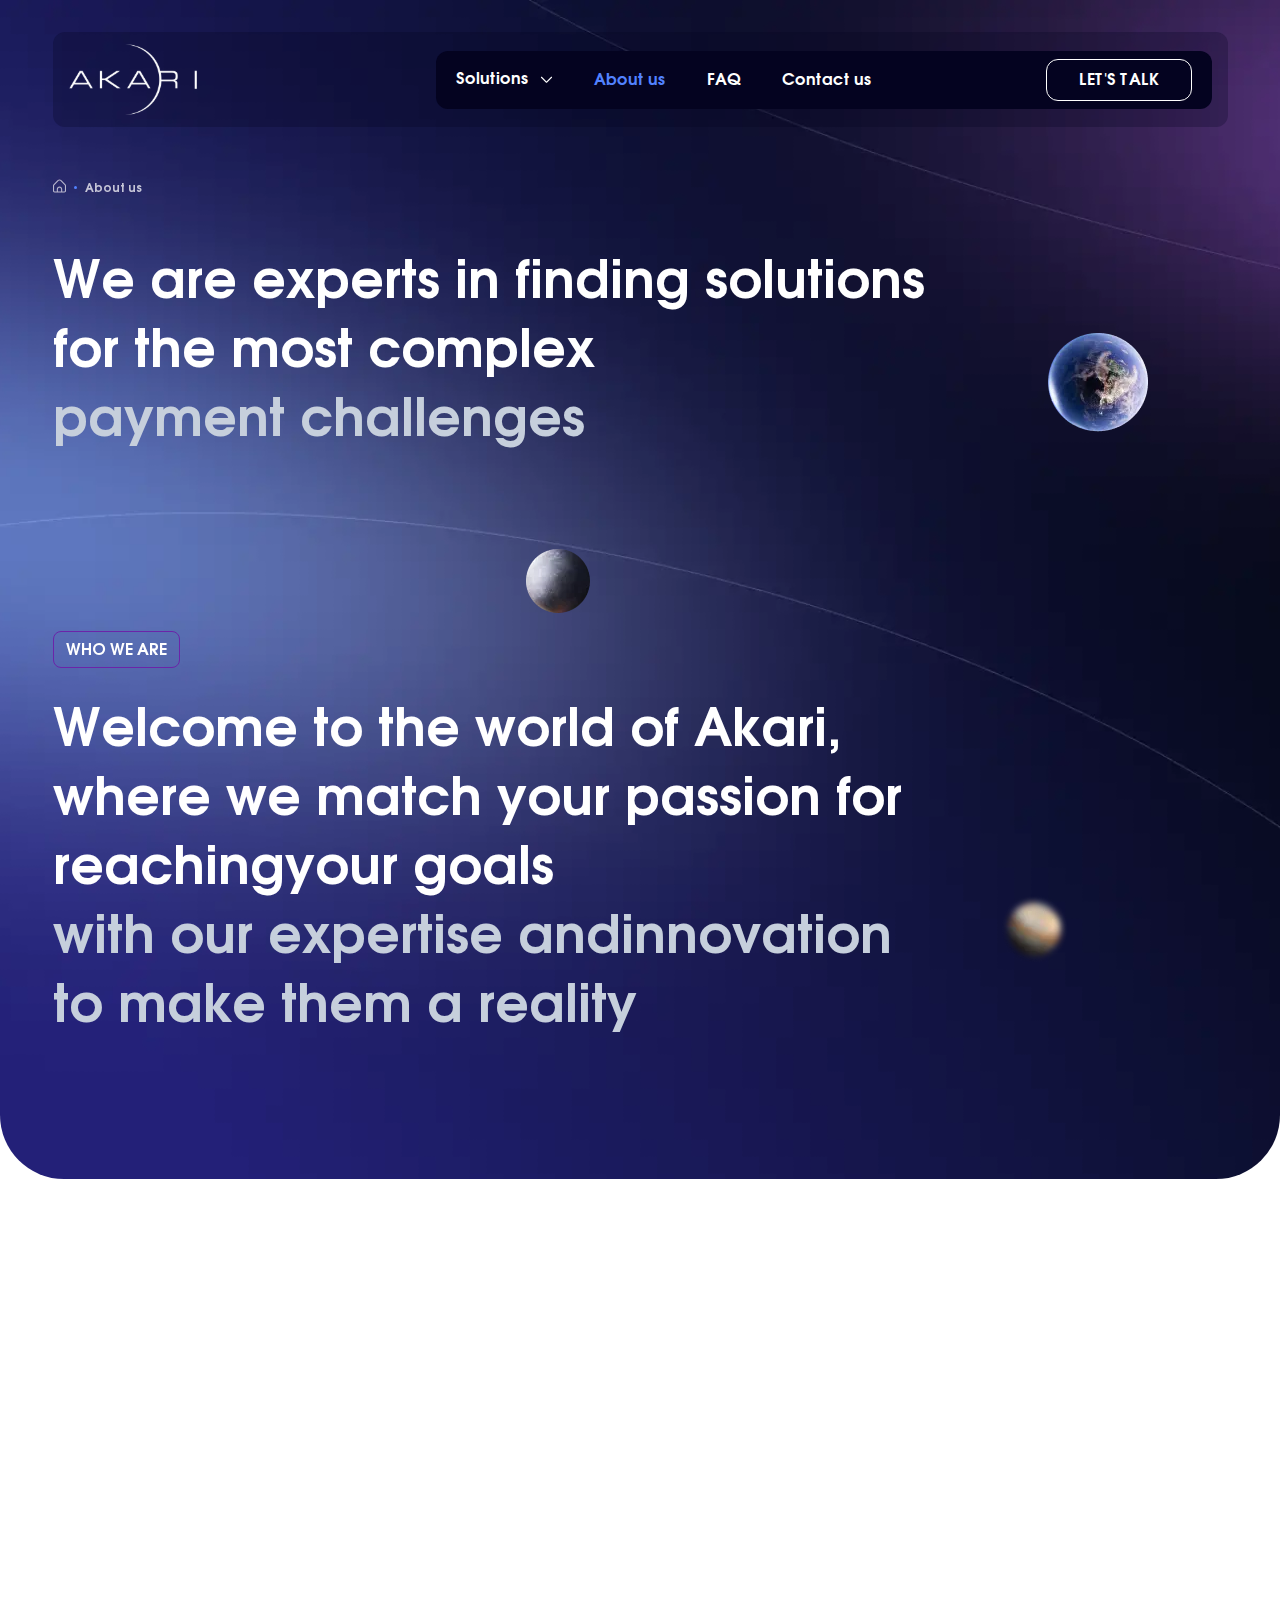
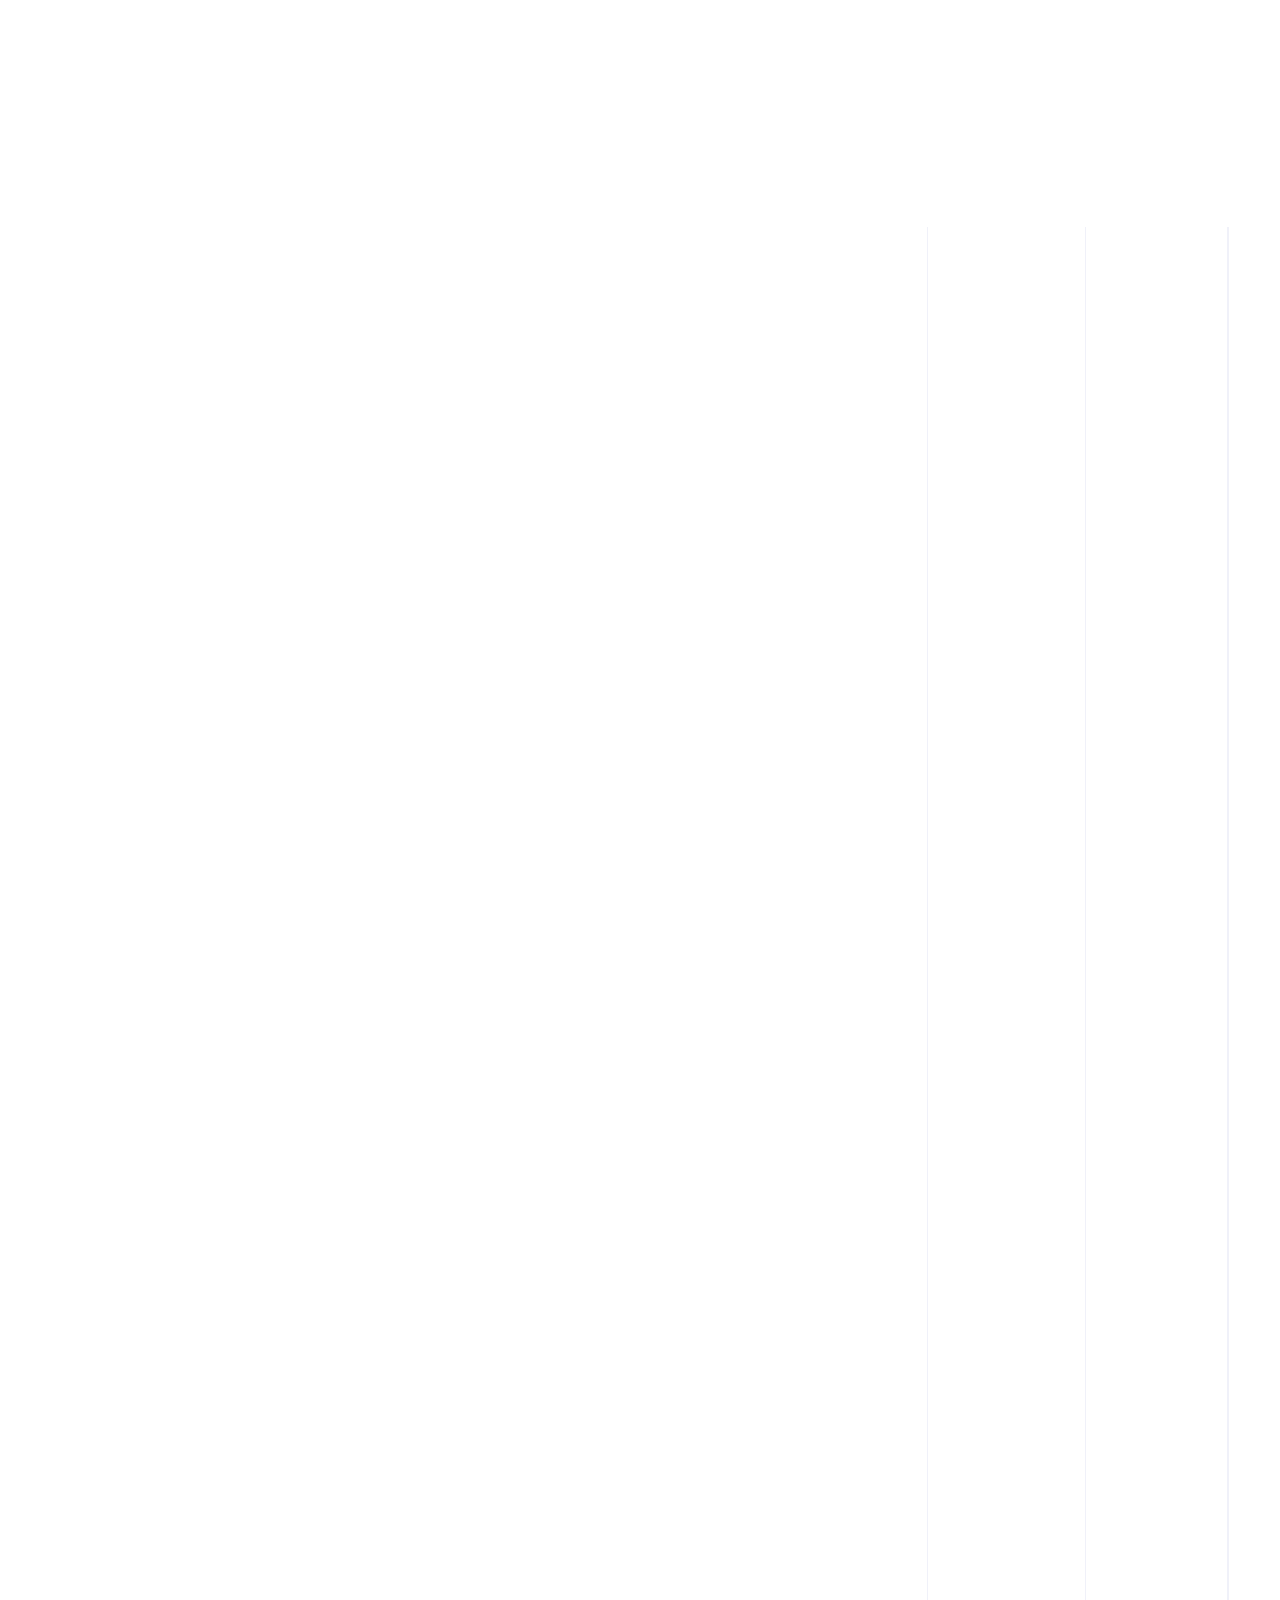
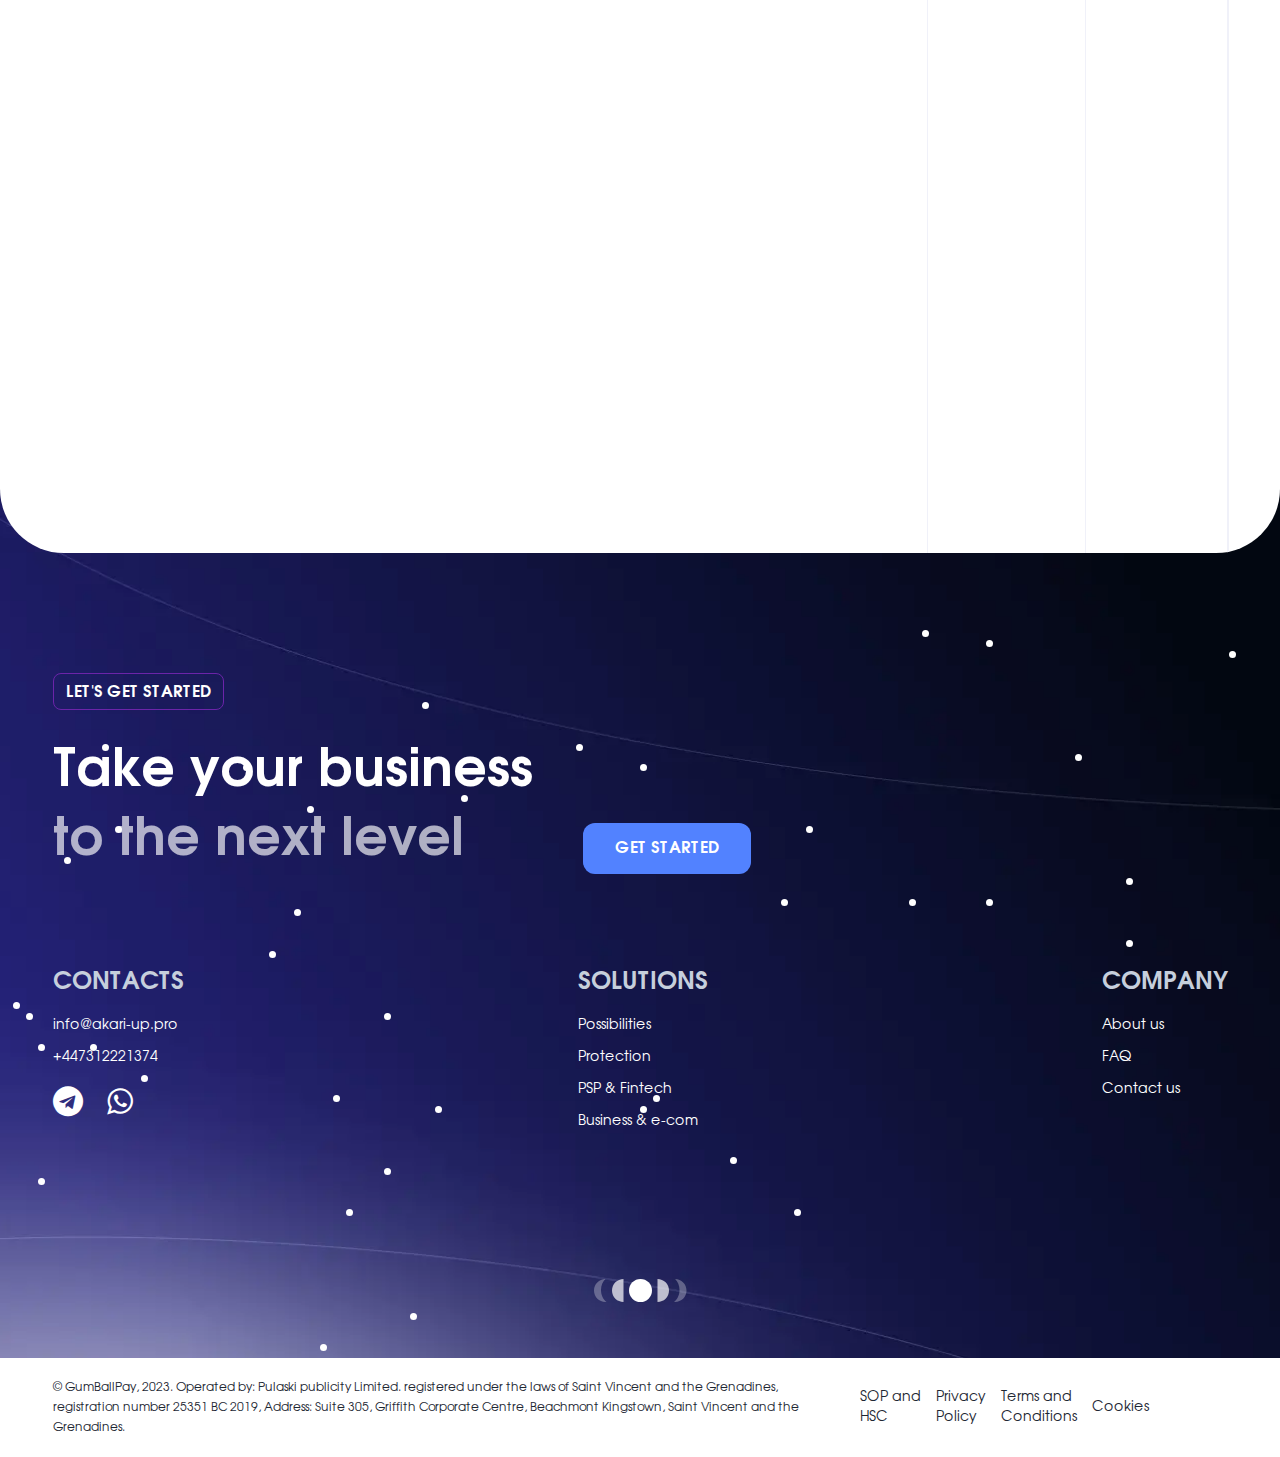
==== about.html @ 5a96e605 "Add files via upload" ====
<!DOCTYPE html>
<html lang="en">

<head>
	<title>Akari</title>
	<meta charset="UTF-8">
	<meta name="format-detection" content="telephone=no">
	<link rel="icon" href="favicon.ico">
	<link rel="stylesheet" href="css/style.min.css?_v=20240525184123">
	<!-- font-awesome fa fa -->
	<link rel="stylesheet" href="https://cdnjs.cloudflare.com/ajax/libs/font-awesome/4.7.0/css/font-awesome.min.css?_v=20230515083838">
	<meta name="viewport" content="width=device-width, initial-scale=1.0">
</head>

<body>
	<div class="wrapper">
		<header class="header">
			<div class="header__container">
				<div class="header__frame">
					<a href="home.html" class="header__logo logo -ibg"><img src="img/logo.svg" alt="logo"></a>

					<nav class="header__menu menu">
						<ul class="menu__list">

						</ul>
						<a href="#" class="header__link"></a>
					</nav>

					<div class="burger-body">
						<div class="burger-body__container">
							<div class="burger-body__head">
								<button type="button" class="burger-body__button burger-button">MENU</button>
								<button type="button" class="burger__icon burger-button"><span></span></button>
							</div>
							<nav class="burger-body__menu menu">
								<ul class="menu__list">

								</ul>
							</nav>
							<div class="burger-body__bottom">
								<a href="#" class="header__link"></a>
								<div class="burger-body__contacts burger-body-contacts">
									<div class="burger-body-contacts__info">
										<a href="" class="burger-body-contacts__info-link number"></a>
										<a href="" class="burger-body-contacts__info-link email"></a>
									</div>
									<div class="burger-body-contacts__icons">
										<a href="" class="burger-body-contacts__icon-link telegram"></a>
										<a href="" class="burger-body-contacts__icon-link whatsapp"></a>
									</div>
								</div>
							</div>
						</div>
					</div>
				</div>
			</div>
		</header>
		<main class="about">
			<section class="about__head">
				<div class="about__container">
					<nav class="about__navigate-site navigate-site">
						<a href="home.html">
							<svg xmlns="http://www.w3.org/2000/svg" width="13" height="14" viewBox="0 0 13 14" fill="none">
								<path d="M12.5239 5.41227L8.41534 1.30319C7.90685 0.796183 7.21807 0.511475 6.50001 0.511475C5.78194 0.511475 5.09317 0.796183 4.58467 1.30319L0.476132 5.41227C0.324695 5.56274 0.204632 5.74177 0.122901 5.93898C0.0411706 6.13619 -0.000601467 6.34767 6.54305e-06 6.56115V11.8787C6.54305e-06 12.3097 0.171211 12.723 0.475958 13.0277C0.780705 13.3325 1.19403 13.5037 1.62501 13.5037H11.375C11.806 13.5037 12.2193 13.3325 12.5241 13.0277C12.8288 12.723 13 12.3097 13 11.8787V6.56115C13.0006 6.34767 12.9588 6.13619 12.8771 5.93898C12.7954 5.74177 12.6753 5.56274 12.5239 5.41227ZM8.12501 12.4204H4.87501V10.2894C4.87501 9.85846 5.04621 9.44514 5.35096 9.14039C5.65571 8.83564 6.06903 8.66444 6.50001 8.66444C6.93098 8.66444 7.34431 8.83564 7.64906 9.14039C7.9538 9.44514 8.12501 9.85846 8.12501 10.2894V12.4204ZM11.9167 11.8787C11.9167 12.0223 11.8596 12.1601 11.758 12.2617C11.6564 12.3633 11.5187 12.4204 11.375 12.4204H9.20834V10.2894C9.20834 9.57114 8.923 8.88227 8.41509 8.37436C7.90718 7.86645 7.2183 7.58111 6.50001 7.58111C5.78171 7.58111 5.09284 7.86645 4.58493 8.37436C4.07702 8.88227 3.79167 9.57114 3.79167 10.2894V12.4204H1.62501C1.48135 12.4204 1.34357 12.3633 1.24199 12.2617C1.14041 12.1601 1.08334 12.0223 1.08334 11.8787V6.56115C1.08384 6.41759 1.14086 6.28001 1.24205 6.17819L5.35059 2.07073C5.65593 1.76682 6.0692 1.5962 6.50001 1.5962C6.93081 1.5962 7.34409 1.76682 7.64942 2.07073L11.758 6.17981C11.8588 6.28124 11.9157 6.41816 11.9167 6.56115V11.8787Z" fill="#BAB8CE"></path>
							</svg>
						</a>
						<p class="navigate-site__text">About us</p>
					</nav>
					<h2 class="about__title title">We are experts in finding solutions for the most complex
						<br><span>payment challenges</span>
					</h2>
					<p class="pay-methode__label label">WHO WE ARE</p>
					<h2 class="about__title about__title_2 title">Welcome to the world of Akari, where we match your passion for reachingyour goals
						<br><span>with our expertise andinnovation to make them a reality</span>
					</h2>
					<div class="about-head__image">
						<div class="about-head__img about-head__img_01">
							<picture><source srcset="img/about/about-us-bg-01.webp" type="image/webp"><img data-prlx-mouse="" data-prlx-cx="11" data-prlx-cу="11" data-prlx-dxr="" style="transform: translate3d(15.0568%, 9.91453%, 0px) rotate(0.02deg);" src="img/about/about-us-bg-01.png"></picture>
						</div>
						<div class="about-head__img about-head__img_02">
							<picture><source srcset="img/about/about-us-bg-02.webp" type="image/webp"><img data-prlx-mouse="" data-prlx-cx="10" data-prlx-cу="10" style="transform: translate3d(-16.5625%, 9.91453%, 0px) rotate(0.02deg);" src="img/about/about-us-bg-02.png"></picture>
						</div>
						<div class="about-head__img about-head__img_03">
							<picture><source srcset="img/about/about-us-bg-03.webp" type="image/webp"><img data-prlx-mouse="" data-prlx-cx="15" data-prlx-cу="15" style="transform: translate3d(-11.0417%, 9.91453%, 0px) rotate(0.02deg);" src="img/about/about-us-bg-03.png"></picture>
						</div>
					</div>

				</div>
			</section>
			<section class="history">
				<div class="history__container">
					<div class="history__body">
						<p data-watch class="history__text">Akari was founded in 2019 with a core focus on providing a payment gateway solution to support online businesses. Since then, our activities have spread across six continents.</p>
						<p data-watch class="history__text">We are an international company offering a complete set of financial solutions for private individuals and corporate clients. We pride ourselves on perpetual excellence in our services and adhere to the highest standards of international banking and legal practice.</p>
					</div>
				</div>
			</section>
			<section data-watch-margin="-20%" data-watch data-watch-once class="core-values">
				<div class="island"></div>
				<div class="core-values__container">
					<div data-watch class="core-values__column core-values__content">
						<h2 class="core-values__title title">Our Core Values</h2>
						<p class="core-values__text">Our values are not just words. They are actions that we implement in our daily activities. This is why businesses trust us with their payments. That is also what sets us apart from the competition. Integrity We always do the rightthing right Transparency It’s the basis for trust betweenus and our partners</p>
					</div>
					<div class="core-values__column card-items">
						<div class="card-items__column">
							<div data-watch-margin="-20%" data-watch class="card-item">
								<div class="card-item__image">
									<img src="img/choose/cards-icon-01.svg" alt="">
								</div>
								<div class="card-item__title">Worldwide Processing</div>
								<p class="card-item__text">Our payment processing solution supports 180 countries around the world with local acquiring and optimized acceptance rates.</p>
							</div>
							<div data-watch-margin="-20%" data-watch class="card-item">
								<div class="card-item__image">
									<img src="img/choose/cards-icon-03.svg" alt="">
								</div>
								<div class="card-item__title">Smart Routing</div>
								<p class="card-item__text">Developing the most efficient transaction route to increase approval rates</p>
							</div>
							<div data-watch-margin="-20%" data-watch class="card-item">
								<div class="card-item__image">
									<img src="img/choose/cards-icon-05.svg" alt="">
								</div>
								<div class="card-item__title">24/7 Support</div>
								<p class="card-item__text">We make sure our customers can get their issues resolved irrespective of the date or time.</p>
							</div>
						</div>
						<div class="card-items__column">
							<div data-watch-margin="-20%" data-watch class="card-item">
								<div class="card-item__image">
									<img src="img/choose/cards-icon-02.svg" alt="">
								</div>
								<div class="card-item__title">Seamless Integration</div>
								<p class="card-item__text">Our API integration is simple and takes 48 hours to complete.</p>
							</div>
							<div data-watch-margin="-20%" data-watch class="card-item">
								<div class="card-item__image">
									<img src="img/choose/cards-icon-04.svg" alt="">
								</div>
								<div class="card-item__title">Seamless Integration</div>
								<p class="card-item__text">Our API integration is simple and takes 48 hours to complete.</p>
							</div>
						</div>

					</div>
					<div class="stars"></div>
				</div>
				<div class="core-values__ellips-bg-values">
					<div class="core-values__ellips-bg-1"></div>
					<div class="core-values__ellips-bg-2"></div>
				</div>
				<div class="core-values__planets">
					<div class="core-values__planet">
						<picture><source srcset="img/choose/values-planet-bg-01.webp" type="image/webp"><img data-prlx-mouse data-prlx-cx="20" data-prlx-cy="50" src="img/choose/values-planet-bg-01.png" alt="planet"></picture>
					</div>
					<div class="core-values__planet">
						<picture><source srcset="img/choose/values-planet-bg-02.webp" type="image/webp"><img data-prlx-dxr data-prlx-mouse data-prlx-cx="20" data-prlx-cy="50" src="img/choose/values-planet-bg-02.png" alt="planet"></picture>
					</div>
				</div>
			</section>
			<section class="mission about-section">
				<div class="about-section__container">
					<div class="about-section__left">
						<p data-watch class="about-section__label label">Our mission</p>
						<h2 data-watch class="about-section__title title">We focus on bringing innovation and stability
							<br><span>to payment processing</span>
						</h2>
					</div>
					<div class="about-section__right">
						<div class="about-section__content about-section__content_right">
							<div data-watch class="about-section__image">
								<picture><source srcset="img/about/mission-img.webp" type="image/webp"><img src="img/about/mission-img.png" alt="card"></picture>
							</div>
							<div class="about-section__text-block">
								<p data-watch class="about-section__text">We also want to make financial services more accessible on a global scale. We will do everything it takes to make payment processing easy, stable, and accessible to everyone.</p>
								<p data-watch class="about-section__text">We want to help your business grow while doing what we were always good at - seamless payment processing. We are experts in offering stable digital payment solutions that enable sustainable business growth.</p>
							</div>
						</div>
					</div>
					<div class="line-bg line-bg__01"></div>
					<div class="line-bg line-bg__02"></div>
					<div class="line-bg line-bg__03"></div>
				</div>
			</section>
			<section class="vision about-section">
				<div class="about-section__container">
					<div class="about-section__left">
						<div class="about-section__content about-section__content_left">
							<p data-watch class="about-section__label label">Our vision</p>
							<h2 data-watch class="about-section__title title">Our payment infrastructure is used by
								<br><span>businesses worldwide</span>
							</h2>
						</div>
					</div>
					<div class="about-section__right">
						<div class="about-section__content about-section__content_right">
							<div data-watch class="about-section__image">
								<picture><source srcset="img/about/vision-img.webp" type="image/webp"><img src="img/about/vision-img.png" alt="card"></picture>
							</div>
							<div class="about-section__text-block">
								<p data-watch class="about-section__text">As a leading company in the payment processing industry, we are dedicated to promoting continued economic growth, fostering trust, and implementing advanced measures for payment security.</p>
								<p data-watch class="about-section__text">We have a clear understanding of what constitutes success and are committed to achieving it through the development of customer-centric solutions and the cultivation of long-term partnerships.</p>
							</div>
						</div>
					</div>
					<div class="line-bg line-bg__01"></div>
					<div class="line-bg line-bg__02"></div>
					<div class="line-bg line-bg__03"></div>
				</div>
			</section>
		</main>
		<footer class="footer">
			<div class="stars"></div>
			<div class="footer__container">
				<div class="footer__label-block">
					<div class="footer__label label">LET'S GET STARTED</div>
				</div>
				<div class="footer__head">
					<h2 class="footer__title title">Take your business <span class="title__text">to the next level</span></h2>
					<div class="footer__block"><a href="#" class="footer__link link">Get started</a></div>
				</div>
				<div class="footer__body footer-menu">
					<div class="footer-menu__column">
						<h5 class="footer-menu__title">Contacts</h5>
						<a href="" class="footer-menu__link email"></a>
						<a href="" class="footer-menu__link number"></a>
						<div class="footer-menu__icons">
							<a href="" class="footer-menu__link telegram"></a>
							<a href="" class="footer-menu__link whatsapp"></a>
						</div>
					</div>
					<div class="footer-menu__column">
						<h5 class="footer-menu__title">Solutions</h5>
					</div>
					<div class="footer-menu__column">
						<h5 class="footer-menu__title">Company</h5>
					</div>
				</div>
				<div class="footer__icon"><img src="img/footer-icon.svg" alt="Footer"></div>
			</div>
			<div class="footer__copyright footer-copyright">
				<div class="footer-copyright__container">
					<p class="footer-copyright__text">© GumBallPay, 2023. Operated by: Pulaski publicity Limited. registered under the laws of Saint Vincent and the Grenadines, registration number 25351 BC 2019, Address: Suite 305, Griffith Corporate Centre, Beachmont Kingstown, Saint Vincent and the Grenadines.</p>
					<ul class="footer-copyright__list">
						<li class="footer-copyright__item"><a href="" class="footer-copyright__link">SOP and <br> HSC</a></li>
						<li class="footer-copyright__item"><a href="" class="footer-copyright__link">Privacy <br> Policy</a></li>
						<li class="footer-copyright__item"><a href="" class="footer-copyright__link">Terms and <br> Conditions</a></li>
						<li class="footer-copyright__item"><a href="" class="footer-copyright__link">Cookies</a></li>
					</ul>
				</div>
			</div>
		</footer>
		<div class="cursor"></div>
	</div>
	<script src="js/app.min.js?_v=20240525184123"></script>
</body>

</html>
---- css/style.min.css ----
@charset "UTF-8";@font-face{font-family:Eloventa;src:url(../fonts/Evolventa-Regular.woff2) format("woff2"),url(../fonts/Evolventa-Regular.woff) format("woff");font-weight:500;font-style:normal}@font-face{font-family:Eloventa;src:url(../fonts/Evolventa-Bold.woff2) format("woff2"),url(../fonts/Evolventa-Bold.woff) format("woff");font-weight:700;font-style:normal}:root{--font-family:"Eloventa",sans-serif;--font-wieght:500;--font-size:1rem;--main-color:#fff;--blue:#5282FF;--text-gray:#C6CFDC;--text-dark:#1D2733;--icon-bg:#151B36;--form-items-bg:rgba(255, 255, 255, 0.30);--purple:#6B24A9}*{padding:0;margin:0;border:0}*,:after,:before{-webkit-box-sizing:border-box;box-sizing:border-box}body,html{height:100%}body{color:var(--main-color);line-height:1;font-family:var(--font-family);font-size:var(--font-size);font-weight:var(--font-wieght);-ms-text-size-adjust:100%;-moz-text-size-adjust:100%;-webkit-text-size-adjust:100%;-webkit-font-smoothing:antialiased;-moz-osx-font-smoothing:grayscale;min-width:20rem}button,input,textarea{font-family:var(--font-family);font-weight:inherit;font-size:inherit}button{cursor:pointer;color:inherit;background-color:inherit;font-weight:inherit}a:link,a:visited{text-decoration:none}a:hover{text-decoration:none}li,ul{list-style:none}img{vertical-align:top}a,h1,h2,h3,h4,h5,h6,span{color:inherit;font-weight:inherit;font-size:inherit}body{background-color:#fff}section{overflow:hidden}[class*=__container]{max-width:75.4375rem;margin:0 auto;padding:0 1rem}.accordion{-webkit-transition:all .5s;transition:all .5s}.accordion__item{cursor:pointer;overflow:hidden;-webkit-transition:all .5s;transition:all .5s}.accordion__item._active .accordion__content{-ms-grid-rows:1fr;grid-template-rows:1fr;-webkit-transform-style:preserve-3d;transform-style:preserve-3d;opacity:1;-webkit-transform:translate3d(0,0,0) scale3d(1,1,1) rotateX(0) rotateY(0) rotateZ(0) skew(0deg,0deg);transform:translate3d(0,0,0) scale3d(1,1,1) rotateX(0) rotateY(0) rotateZ(0) skew(0deg,0deg)}.accordion__item._active .accordion__icon::after,.accordion__item._active .accordion__icon::before{-webkit-transform:rotate(0);-ms-transform:rotate(0);transform:rotate(0);background-color:#81818b}.accordion__head{display:-webkit-box;display:-ms-flexbox;display:flex;-webkit-box-pack:justify;-ms-flex-pack:justify;justify-content:space-between;-webkit-box-align:center;-ms-flex-align:center;align-items:center;-webkit-transition:all .5s;transition:all .5s;gap:1.25rem;padding-block:.625rem;position:relative}.accordion__head span{position:absolute;top:0;left:-2.375rem;margin-right:1.5625rem}.accordion__icon{width:1.5625rem;min-width:1.5625rem;position:relative;display:-webkit-box;display:-ms-flexbox;display:flex}.accordion__icon._active::after,.accordion__icon._active::before{-webkit-transform:rotate(0);-ms-transform:rotate(0);transform:rotate(0);background-color:#81818b}.accordion__icon::after,.accordion__icon::before{content:"";position:absolute;top:0;left:0;width:100%;height:.125rem;background-color:#000;-webkit-transition:all .5s;transition:all .5s}.accordion__icon::after{-webkit-transform:rotate(-180deg);-ms-transform:rotate(-180deg);transform:rotate(-180deg)}.accordion__icon::before{-webkit-transform:rotate(-90deg);-ms-transform:rotate(-90deg);transform:rotate(-90deg)}.accordion__content{-webkit-transform-style:preserve-3d;transform-style:preserve-3d;opacity:0;-webkit-transform:translate3d(0,100%,0) scale3d(.95,.95,1) rotateX(0) rotateY(0) rotateZ(0) skew(0deg,0deg);transform:translate3d(0,100%,0) scale3d(.95,.95,1) rotateX(0) rotateY(0) rotateZ(0) skew(0deg,0deg);will-change:transform,width,height,opacity;display:-ms-grid;display:grid;-ms-grid-rows:0fr;grid-template-rows:0fr;-webkit-transition:all .5s ease,grid-template-rows .5s ease;transition:all .5s ease,grid-template-rows .5s ease;transition:all .5s ease,grid-template-rows .5s ease,-ms-grid-rows .5s ease}.accordion__text{overflow:hidden}[class*=-ibg]{position:relative}[class*=-ibg] img{position:absolute;width:100%;height:100%;top:0;left:0;-o-object-fit:cover;object-fit:cover}[class*=-ibg--contain] img{-o-object-fit:contain;object-fit:contain}.title{font-weight:700;line-height:normal}.label{display:inline-block;font-size:16px;font-weight:700;line-height:1;text-transform:uppercase;color:var(--text-dark);padding:9.5px 12px;border-radius:8px;border:1px solid var(--purple)}.link{display:inline-block;-ms-flex-negative:0;flex-shrink:0;font-weight:700;line-height:1;border-radius:.75rem;padding:.9375rem 2rem;text-transform:uppercase;-webkit-transition:all .4s ease-out;transition:all .4s ease-out;background-color:var(--blue);color:#fff;font-size:1rem;line-height:normal}.link-2{font-weight:700;text-align:center;text-transform:uppercase;border-radius:.75rem;border:.09375rem solid var(--blue);padding:.625rem 2.5rem;display:inline-block;color:var(--blue);-webkit-transition:all .4s ease-out;transition:all .4s ease-out}.island{position:absolute;width:133px;height:5px;top:16px;left:50%;-webkit-transform:translateX(-50%);-ms-transform:translateX(-50%);transform:translateX(-50%);border-radius:9px;background:rgba(255,255,255,.15);z-index:1}.fls-cursor{position:fixed;left:0;top:0;width:36px;height:36px;pointer-events:none;mix-blend-mode:exclusion;z-index:99999}.fls-cursor__shadow{will-change:transform;width:36px;height:36px;position:fixed;border-radius:50%;pointer-events:none;-webkit-transition:all .15s ease;transition:all .15s ease}.fls-cursor__shadow::after{content:"";width:36px;height:36px;top:0;left:0;border:2px solid #fff;-webkit-box-shadow:0 0 22px rgba(255,255,255,.6);box-shadow:0 0 22px rgba(255,255,255,.6);position:absolute;border-radius:50%;pointer-events:none;-webkit-transition:all .3s ease;transition:all .3s ease}.fls-cursor._hover .fls-cursor__shadow::after{-webkit-transform:scale(2);-ms-transform:scale(2);transform:scale(2);background-color:#fff}.fls-cursor._active .fls-cursor__shadow::after{-webkit-transition:all 50ms ease 0s;transition:all 50ms ease 0s;-webkit-transform:scale(.3);-ms-transform:scale(.3);transform:scale(.3)}.text-dark{color:var(--text-dark)}.header{position:absolute;top:3.125rem;left:0;z-index:20}.header__frame{display:-webkit-box;display:-ms-flexbox;display:flex;-webkit-box-pack:justify;-ms-flex-pack:justify;justify-content:space-between;-webkit-box-align:center;-ms-flex-align:center;align-items:center;border-radius:.75rem;gap:.9375rem}.header__logo{-ms-flex-negative:0;flex-shrink:0;display:inline-block;width:8rem;height:4.4375rem}.header__menu{display:-webkit-box;display:-ms-flexbox;display:flex;-webkit-box-pack:justify;-ms-flex-pack:justify;justify-content:space-between;-webkit-box-align:center;-ms-flex-align:center;align-items:center;gap:1.25rem;-ms-flex-preferred-size:48.5rem;flex-basis:48.5rem;padding:.5rem 1.25rem;border-radius:.75rem;background-color:#040320}.header__link{-ms-flex-negative:0;flex-shrink:0;font-weight:700;border-radius:.75rem;padding:.75rem 2rem;text-transform:uppercase;background-color:transparent;border:.0625rem solid #fff;-webkit-transition:all .4s ease-out;transition:all .4s ease-out}.header__link._active{color:var(--blue)}.header .menu{position:relative}.header .menu__list{display:-webkit-box;display:-ms-flexbox;display:flex;-webkit-box-align:center;-ms-flex-align:center;align-items:center;-ms-flex-wrap:wrap;flex-wrap:wrap;row-gap:.625rem}.header .menu__link{font-weight:700;display:-webkit-box;display:-ms-flexbox;display:flex;gap:.625rem;-webkit-transition:all .3s;transition:all .3s}.header .menu__link._active{color:#5282ff}.header .menu__link i svg{width:.9375rem;height:.75rem;-webkit-transform:translateY(.125rem);-ms-transform:translateY(.125rem);transform:translateY(.125rem)}.header .menu__link i path{fill:#fff}.burger__icon{display:none}._body-active{overflow:hidden}.burger-body{position:fixed;top:0;width:100%;height:100%;-webkit-transform:translateY(calc(100% - 4.25rem));-ms-transform:translateY(calc(100% - 4.25rem));transform:translateY(calc(100% - 4.25rem));background-color:#040320;-webkit-transition:all .3s ease 0s;transition:all .3s ease 0s;z-index:15;margin-left:-1rem}.burger-body__container{height:100%;overflow-y:auto;padding-inline:1.875rem;display:-webkit-box;display:-ms-flexbox;display:flex;-webkit-box-orient:vertical;-webkit-box-direction:normal;-ms-flex-direction:column;flex-direction:column}.burger-body__menu{margin-top:5.375rem;-webkit-box-flex:1;-ms-flex:1 1 auto;flex:1 1 auto}.burger-body__head{display:-webkit-box;display:-ms-flexbox;display:flex;-webkit-box-align:center;-ms-flex-align:center;align-items:center;padding:1.25rem 0}.burger-body__bottom{display:-webkit-box;display:-ms-flexbox;display:flex;-webkit-box-orient:vertical;-webkit-box-direction:normal;-ms-flex-direction:column;flex-direction:column;padding-top:3.125rem;padding-bottom:1.875rem}.burger-body__button{font-size:20px;font-weight:700;line-height:normal;text-transform:uppercase;-webkit-box-flex:1;-ms-flex:1 0 auto;flex:1 0 auto;text-align:left}.burger-body .menu__list{-webkit-box-orient:vertical;-webkit-box-direction:normal;-ms-flex-direction:column;flex-direction:column;-webkit-box-align:start;-ms-flex-align:start;align-items:start;gap:1rem}.burger-body .menu__item{width:100%}.burger-body .menu__link{font-size:1.25rem;-webkit-box-pack:justify;-ms-flex-pack:justify;justify-content:space-between;width:100%}.burger-body .menu__link i svg{width:.9375rem;height:.75rem;-webkit-transform:translateY(.125rem);-ms-transform:translateY(.125rem);transform:translateY(.125rem)}.burger-body .menu__link i path{fill:#fff}.burger-body .menu__submenu-body{margin-block:2rem;display:none}.burger-body .menu__submenu-list{display:-webkit-box;display:-ms-flexbox;display:flex;-webkit-box-orient:vertical;-webkit-box-direction:normal;-ms-flex-direction:column;flex-direction:column;gap:1.25rem}.burger-body .menu__submenu-item .submenu__head{display:-webkit-box;display:-ms-flexbox;display:flex;-webkit-box-align:center;-ms-flex-align:center;align-items:center;gap:1rem}.burger-body .menu__submenu-item .submenu__title{font-size:1.25rem;font-weight:700}.burger-body .menu__submenu-item .submenu__text{display:none}.burger-body .header__link{text-align:center;font-size:1rem;margin-bottom:1.25rem}._active-burger{-webkit-transform:translateY(0);-ms-transform:translateY(0);transform:translateY(0)}.burger-body-contacts{display:-webkit-box;display:-ms-flexbox;display:flex;-webkit-box-pack:justify;-ms-flex-pack:justify;justify-content:space-between;-ms-flex-wrap:wrap;flex-wrap:wrap;gap:1.875rem}.burger-body-contacts__info{display:-webkit-box;display:-ms-flexbox;display:flex;-webkit-box-orient:vertical;-webkit-box-direction:normal;-ms-flex-direction:column;flex-direction:column;gap:.5rem}.burger-body-contacts__info-link{line-height:1.5}.burger-body-contacts__icons{display:-webkit-box;display:-ms-flexbox;display:flex;gap:1.25rem}.burger-body-contacts__icon-link{font-size:2.1875rem}.no-webp .head{background-image:url(../img/hero-bg-moon.png),url(../img/hero-bg-sun.png)}.head{padding-top:14.4375rem;padding-bottom:11.25rem;margin-bottom:8.1875rem;border-radius:0 0 5vw 5vw;background-repeat:no-repeat,no-repeat;background-size:562px,auto;background-position:85% 64%,right bottom;background-color:#00011d;background-blend-mode:luminosity}.head__container{display:-webkit-box;display:-ms-flexbox;display:flex;gap:2.5rem;-webkit-box-pack:center;-ms-flex-pack:center;justify-content:center}.head__content{max-width:38.375rem}.head__title .title__text{color:rgba(255,255,255,.6)}.head__title img{vertical-align:middle;padding-right:.9375rem}.head__picture{width:100%;display:-webkit-box;display:-ms-flexbox;display:flex;-webkit-box-align:center;-ms-flex-align:center;align-items:center}.head-content__title{margin-bottom:.75rem}.head-content__text{margin-bottom:2.5rem}.checker{width:12.5rem;height:5rem;background-color:#fff;-webkit-box-shadow:0 0 20px 10px rgba(255,255,255,.3);box-shadow:0 0 20px 10px rgba(255,255,255,.3);color:#000;font-size:1.875rem;position:fixed;top:1.25rem;left:-100%;-webkit-transition:all .3s;transition:all .3s;display:-webkit-box;display:-ms-flexbox;display:flex;-webkit-box-pack:center;-ms-flex-pack:center;justify-content:center;-webkit-box-align:center;-ms-flex-align:center;align-items:center;gap:.625rem}.checker::before{color:#5fbb03}.checker-checked{left:1.25rem}.pay-offer{padding-bottom:6.75rem}.pay-offer__top{margin-bottom:6.75rem;position:relative}.pay-offer__images{position:absolute;top:-3.125rem;right:-9.375rem;background:url(../img/ellips-bg.svg) center/contain no-repeat;display:-webkit-box;display:-ms-flexbox;display:flex;width:52.3125rem;height:32.625rem}.pay-offer__images .pay-offer__img:nth-child(1){position:absolute;top:20%;left:55%}.pay-offer__images .pay-offer__img:nth-child(2){position:absolute;top:60%;left:80%}.pay-offer__label{margin-bottom:1.5625rem;-webkit-transition:all 1s;transition:all 1s;opacity:0;-webkit-transform:translateX(-12.5rem);-ms-transform:translateX(-12.5rem);transform:translateX(-12.5rem)}.pay-offer__label._watcher-view{-webkit-transform:translateX(0);-ms-transform:translateX(0);transform:translateX(0);opacity:1}.pay-offer__title{max-width:51.25rem;margin-bottom:6.4375rem;color:var(--text-dark);-webkit-transition:all 1s;transition:all 1s;opacity:0;-webkit-transform:translateX(-12.5rem);-ms-transform:translateX(-12.5rem);transform:translateX(-12.5rem)}.pay-offer__title._watcher-view{-webkit-transform:translateX(0);-ms-transform:translateX(0);transform:translateX(0);opacity:1}.pay-offer__title .title__text{color:var(--text-gray)}.pay-offer__text{max-width:29.8125rem;margin-left:auto;color:var(--text-dark);line-height:1.5;-webkit-transition:all 1s;transition:all 1s;opacity:0;-webkit-transform:translateX(-12.5rem);-ms-transform:translateX(-12.5rem);transform:translateX(-12.5rem)}.pay-offer__text._watcher-view{-webkit-transform:translateX(0);-ms-transform:translateX(0);transform:translateX(0);opacity:1}.pay-offer__slider{position:relative}.pay-offer .swiper-pagination{position:absolute;width:100%;bottom:1.25rem;left:0;display:-webkit-box;display:-ms-flexbox;display:flex;gap:.1875rem;-webkit-box-pack:center;-ms-flex-pack:center;justify-content:center}.pay-offer .swiper-pagination-bullet{display:inline-block;width:1.875rem;height:.1875rem;background-color:#fff;cursor:pointer}.pay-offer .swiper-pagination-bullet-active{background-color:var(--blue)}.pay-offer-tabs{display:-webkit-inline-box;display:-ms-inline-flexbox;display:inline-flex;-ms-flex-wrap:wrap;flex-wrap:wrap}.pay-offer-tabs__content{-webkit-box-flex:1;-ms-flex:1 1 calc(50% - 1.25rem);flex:1 1 calc(50% - 1.25rem);-webkit-transition:all 1s;transition:all 1s;opacity:0;-webkit-transform:translateX(-12.5rem);-ms-transform:translateX(-12.5rem);transform:translateX(-12.5rem)}.pay-offer-tabs__content._watcher-view{-webkit-transform:translateX(0);-ms-transform:translateX(0);transform:translateX(0);opacity:1}.pay-offer-tabs__body{border-radius:1.25rem;overflow:hidden;display:none}.pay-offer-tabs ._content-active{display:block}.pay-offer-tabs ._content-active .open{visibility:visible;opacity:1;scale:1}.pay-offer-tabs__block{display:-webkit-box;display:-ms-flexbox;display:flex;-webkit-column-gap:1.875rem;-moz-column-gap:1.875rem;column-gap:1.875rem;background-color:#eff1f4;padding:1.5rem 1.5rem 2.5rem 1.5rem}.pay-offer-tabs__picture{-webkit-box-flex:1;-ms-flex:1 1 70%;flex:1 1 70%}.pay-offer-tabs__picture img{width:100%;max-height:30vw;-o-object-fit:contain;object-fit:contain}.pay-offer-tabs__info{-webkit-box-flex:1;-ms-flex:1 1 30%;flex:1 1 30%;display:-webkit-box;display:-ms-flexbox;display:flex;-webkit-box-orient:vertical;-webkit-box-direction:normal;-ms-flex-direction:column;flex-direction:column;-webkit-box-pack:justify;-ms-flex-pack:justify;justify-content:space-between;gap:1.875rem}.pay-offer-tabs__text{color:var(--text-dark);line-height:1.5em}.pay-offer-tabs__link-block{text-align:right;width:100%}.pay-offer-tabs__link{white-space:nowrap;width:100%}.pay-offer-tabs__nav-block{-webkit-box-flex:1;-ms-flex:1 1 calc(40% - 1.25rem);flex:1 1 calc(40% - 1.25rem);-webkit-transition:all 1s;transition:all 1s;opacity:0;-webkit-transform:translateX(12.5rem);-ms-transform:translateX(12.5rem);transform:translateX(12.5rem)}.pay-offer-tabs__nav-block._watcher-view{-webkit-transform:translateX(0);-ms-transform:translateX(0);transform:translateX(0);opacity:1}.pay-offer-tabs__label{margin-bottom:1.5rem}.pay-offer-tabs .tabs__navigation{display:-webkit-box;display:-ms-flexbox;display:flex;-webkit-box-orient:vertical;-webkit-box-direction:normal;-ms-flex-direction:column;flex-direction:column;gap:1.5rem}.pay-offer-tabs .tabs__title{font-weight:700;font-size:1.75rem;line-height:.857em;text-align:left;color:var(--text-gray);position:relative;-webkit-transition:all .5s ease;transition:all .5s ease}.pay-offer-tabs .tabs__title::before{content:url(../img/tabs/iconstabs-nav-active.svg);display:inline-block;position:absolute;left:0;width:0;opacity:0;-webkit-transition:all .5s ease;transition:all .5s ease}.pay-offer-tabs .tabs__title._tab-active{color:var(--text-dark);padding-left:1.75rem}.pay-offer-tabs .tabs__title._tab-active::before{width:auto;opacity:1}.pay-offer__slider{border-radius:1.25rem}.no-webp .pay-methode{background-image:url(../img/payments-section-bg.png)}.pay-methode{position:relative;background-color:#132051;padding-bottom:13.75rem;border-radius:7vw 10vw 0 0;background-position:right center;background-repeat:no-repeat;-webkit-transition:max-height 1s ease;transition:max-height 1s ease;overflow:hidden}.pay-methode.act{max-height:18.75rem}.pay-methode._watcher-view{max-height:93.75rem}.pay-methode__container{display:-webkit-box;display:-ms-flexbox;display:flex;gap:1.25rem;padding-bottom:220px;padding-top:8.375rem}.pay-methode__content{-webkit-box-flex:1;-ms-flex:1 1 calc(50% - 1.25rem);flex:1 1 calc(50% - 1.25rem)}.pay-methode__label{color:#fff;margin-top:1.5rem;margin-bottom:1.75rem;-webkit-transition:all 1s;transition:all 1s}.pay-methode__title{margin-bottom:1.1875rem;-webkit-transition:all 1s;transition:all 1s;opacity:0;-webkit-transform:translateX(-12.5rem);-ms-transform:translateX(-12.5rem);transform:translateX(-12.5rem)}.pay-methode__title._watcher-view{-webkit-transform:translateX(0);-ms-transform:translateX(0);transform:translateX(0);opacity:1}.pay-methode__title .title__text{color:var(--text-gray)}.pay-methode__text{margin-bottom:2rem;line-height:1.5em;-webkit-transition:all 1s;transition:all 1s;opacity:0;-webkit-transform:translateX(-12.5rem);-ms-transform:translateX(-12.5rem);transform:translateX(-12.5rem)}.pay-methode__text._watcher-view{-webkit-transform:translateX(0);-ms-transform:translateX(0);transform:translateX(0);opacity:1}.pay-methode__link{-webkit-transition:all 1s;transition:all 1s;opacity:0;-webkit-transform:translateX(-12.5rem);-ms-transform:translateX(-12.5rem);transform:translateX(-12.5rem)}.pay-methode__link._watcher-view{-webkit-transform:translateX(0);-ms-transform:translateX(0);transform:translateX(0);opacity:1}.pay-methode__pic{-webkit-box-flex:1;-ms-flex:1 1 calc(50% - 1.25rem);flex:1 1 calc(50% - 1.25rem);position:relative}.pay-methode__picture-block{display:-webkit-box;display:-ms-flexbox;display:flex;-webkit-box-pack:center;-ms-flex-pack:center;justify-content:center;-webkit-box-align:center;-ms-flex-align:center;align-items:center;position:relative;margin-top:1.875rem;-webkit-transition:all 1s;transition:all 1s;opacity:0;-webkit-transform:translateX(12.5rem);-ms-transform:translateX(12.5rem);transform:translateX(12.5rem)}.pay-methode__picture-block._watcher-view{-webkit-transform:translateX(0);-ms-transform:translateX(0);transform:translateX(0);opacity:1}.pay-methode__card{position:absolute;top:50%;left:50%;-webkit-transform:translate(-50%,-50%);-ms-transform:translate(-50%,-50%);transform:translate(-50%,-50%)}.pay-methode__images{position:absolute;width:100%;height:100%;top:0;left:0}.pay-methode__images_mb{display:none}.pay-methode__images img:nth-child(1){position:absolute;top:40%;left:10%}.pay-methode__images img:nth-child(2){position:absolute;top:85%;left:30%}.pay-methode__images img:nth-child(3){position:absolute;left:55%;top:-10%}.pay-methode__images img:nth-child(4){position:absolute;left:80%;top:35%}.about-us{-webkit-transform:translateY(-13.75rem);-ms-transform:translateY(-13.75rem);transform:translateY(-13.75rem);padding-bottom:13.75rem;background:#0b1436;position:relative;border-radius:7vw 10vw 0 0;padding-top:6.5rem;-webkit-transition:all .7s ease;transition:all .7s ease;overflow:hidden}.about-us.act{max-height:18.75rem;padding-bottom:26.25rem}.about-us._watcher-view{padding-bottom:26.25rem;max-height:125rem}.about-us__container{display:-webkit-box;display:-ms-flexbox;display:flex;-webkit-box-align:center;-ms-flex-align:center;align-items:center}.about-us__block{-webkit-transition:all 1s;transition:all 1s;opacity:0;-webkit-transform:translateX(-12.5rem);-ms-transform:translateX(-12.5rem);transform:translateX(-12.5rem)}.about-us__block._watcher-view{-webkit-transform:translateX(0);-ms-transform:translateX(0);transform:translateX(0);opacity:1}.about-us__column{display:-webkit-box;display:-ms-flexbox;display:flex;-webkit-box-orient:vertical;-webkit-box-direction:normal;-ms-flex-direction:column;flex-direction:column}.about-us__column img{margin-block:6.1875rem;max-width:31.25rem;width:100%;-webkit-transition:all 1s;transition:all 1s;opacity:0;-webkit-transform:translateX(-12.5rem);-ms-transform:translateX(-12.5rem);transform:translateX(-12.5rem)}.about-us__column img._watcher-view{-webkit-transform:translateX(0);-ms-transform:translateX(0);transform:translateX(0);opacity:1}.about-us__content{-webkit-box-flex:1;-ms-flex:1 1 40%;flex:1 1 40%}.about-us__titles{-webkit-box-flex:1;-ms-flex:1 1 60%;flex:1 1 60%}.about-us__title{-webkit-transition:all 1s;transition:all 1s;opacity:0;-webkit-transform:translateX(12.5rem);-ms-transform:translateX(12.5rem);transform:translateX(12.5rem)}.about-us__title._watcher-view{-webkit-transform:translateX(0);-ms-transform:translateX(0);transform:translateX(0);opacity:1}.about-us__label{color:#fff}.about-us__text{font-weight:700;line-height:normal;color:var(--text-gray);-webkit-transition:all 1s;transition:all 1s;opacity:0;-webkit-transform:translateX(12.5rem);-ms-transform:translateX(12.5rem);transform:translateX(12.5rem)}.about-us__text._watcher-view{-webkit-transform:translateX(0);-ms-transform:translateX(0);transform:translateX(0);opacity:1}.choose,.core-values{-webkit-transform:translateY(-26.25rem);-ms-transform:translateY(-26.25rem);transform:translateY(-26.25rem);padding-bottom:220px;position:relative;border-radius:7vw;padding-top:6.5rem;background-color:#030712;-webkit-transition:all 1.5s ease;transition:all 1.5s ease;overflow:visible}.choose.act,.core-values.act{max-height:18.75rem}.choose._watcher-view,.core-values._watcher-view{max-height:187.5rem}.choose._watcher-view .choose__container,.choose._watcher-view .core-values__container,.core-values._watcher-view .choose__container,.core-values._watcher-view .core-values__container{visibility:visible;opacity:1}.choose__container,.core-values__container{position:relative;display:-webkit-box;display:-ms-flexbox;display:flex;-webkit-box-pack:justify;-ms-flex-pack:justify;justify-content:space-between;z-index:5;visibility:hidden;opacity:0;-webkit-transition:all 1.5s ease .2s;transition:all 1.5s ease .2s}.choose__column,.core-values__column{position:relative;z-index:2}.choose__content,.core-values__content{-webkit-box-flex:1;-ms-flex:1 1 45%;flex:1 1 45%;height:100%;-webkit-transition:all 1s;transition:all 1s;opacity:0;-webkit-transform:translateX(-12.5rem);-ms-transform:translateX(-12.5rem);transform:translateX(-12.5rem)}.choose__content._watcher-view,.core-values__content._watcher-view{-webkit-transform:translateX(0);-ms-transform:translateX(0);transform:translateX(0);opacity:1}.choose__text,.core-values__text{margin-top:1.5rem;margin-bottom:2.5rem;max-width:25rem;line-height:1.5625em}.choose__link,.core-values__link{text-transform:none}.choose .card-items,.core-values .card-items{-webkit-box-flex:1;-ms-flex:1 1 calc(55% - 12.5rem);flex:1 1 calc(55% - 12.5rem);display:-webkit-box;display:-ms-flexbox;display:flex;-webkit-box-pack:justify;-ms-flex-pack:justify;justify-content:space-between;gap:1.25rem}.choose__ellips-bg,.choose__ellips-bg-values,.core-values__ellips-bg,.core-values__ellips-bg-values{position:absolute;top:61%;opacity:.34;max-width:52.3125rem;left:-9.375rem;z-index:1;width:52.3125rem;height:31.25rem;z-index:1}.choose__ellips-bg-1,.choose__ellips-bg-2,.core-values__ellips-bg-1,.core-values__ellips-bg-2{position:absolute;width:100%;height:100%;top:0;left:0}.choose__ellips-bg,.choose__ellips-bg-1,.core-values__ellips-bg,.core-values__ellips-bg-1{background:url(../img/ellips-bg.svg) center/contain no-repeat}.no-webp .choose__ellips-bg-2,.no-webp .core-values__ellips-bg-2{background:url(../img/clouds-bg.png) center/cover no-repeat}.choose__planets,.core-values__planets{position:relative;z-index:2}.choose__planet,.core-values__planet{position:absolute}.choose__planet:nth-child(1),.core-values__planet:nth-child(1){bottom:3.125rem;left:12.5rem}.choose__planet:nth-child(2),.core-values__planet:nth-child(2){bottom:3.125rem;right:21.875rem}.card-item{max-width:13.125rem;min-height:24.625rem;border-radius:1.25rem;background:#0a0e22;padding:1.25rem;margin-bottom:5rem;z-index:1;-webkit-transition:all 1s;transition:all 1s;opacity:0;-webkit-transform:translateX(-12.5rem);-ms-transform:translateX(-12.5rem);transform:translateX(-12.5rem)}.card-item._watcher-view{-webkit-transform:translateX(0);-ms-transform:translateX(0);transform:translateX(0);opacity:1}.card-item:not(:last-child){margin-bottom:5rem}.card-item__image{width:76px;height:76px;border-radius:20px;background:var(--icon-bg);-webkit-backdrop-filter:blur(15px);backdrop-filter:blur(15px);display:-webkit-box;display:-ms-flexbox;display:flex;-webkit-box-align:center;-ms-flex-align:center;align-items:center;-webkit-box-pack:center;-ms-flex-pack:center;justify-content:center;margin-bottom:20px}.card-item__title{font-size:1.25rem;font-weight:700;line-height:normal;margin-bottom:.75rem}.card-item__text{font-size:16px;line-height:24px}.stars{position:absolute;width:100%;height:100%;top:0;left:0;overflow:hidden}.star{position:absolute;width:.4375rem;height:.4375rem;border-radius:50%;background-color:#fff;top:0;left:0}.star-1{-webkit-animation:shiningStars 3s infinite 0s linear;animation:shiningStars 3s infinite 0s linear}.star-2{-webkit-animation:shiningStars 3s infinite 1.5s linear;animation:shiningStars 3s infinite 1.5s linear}@-webkit-keyframes shiningStars{0%,100%{opacity:1;scale:1}50%{opacity:.3;scale:.2}}@keyframes shiningStars{0%,100%{opacity:1;scale:1}50%{opacity:.3;scale:.2}}.integrations{padding-block:7.5rem;margin-top:-26.25rem}.integrations__label{margin-bottom:1.4375rem;-webkit-transition:all 1s;transition:all 1s;opacity:0;-webkit-transform:translateX(-12.5rem);-ms-transform:translateX(-12.5rem);transform:translateX(-12.5rem)}.integrations__label._watcher-view{-webkit-transform:translateX(0);-ms-transform:translateX(0);transform:translateX(0);opacity:1}.integrations__title{max-width:56.25rem;color:var(--text-dark);margin-bottom:5rem;-webkit-transition:all 1s;transition:all 1s;opacity:0;-webkit-transform:translateX(-12.5rem);-ms-transform:translateX(-12.5rem);transform:translateX(-12.5rem)}.integrations__title._watcher-view{-webkit-transform:translateX(0);-ms-transform:translateX(0);transform:translateX(0);opacity:1}.integrations__title .title__text{color:var(--text-gray)}.integrations__items{display:-webkit-box;display:-ms-flexbox;display:flex;-webkit-box-pack:justify;-ms-flex-pack:justify;justify-content:space-between;gap:7vw}.integrations__item{-webkit-box-flex:1;-ms-flex:1 1 auto;flex:1 1 auto}.no-webp .integrations__item:nth-child(1){background:url(../img/integrations-card-bg-01.png) center/cover no-repeat}.integrations__item:nth-child(1){-webkit-transition:all 1s;transition:all 1s;opacity:0;-webkit-transform:translateX(-12.5rem);-ms-transform:translateX(-12.5rem);transform:translateX(-12.5rem)}.integrations__item:nth-child(1)._watcher-view{-webkit-transform:translateX(0);-ms-transform:translateX(0);transform:translateX(0);opacity:1}.no-webp .integrations__item:nth-child(2){background:url(../img/integrations-card-bg-02.png) center/cover no-repeat}.integrations__item:nth-child(2){-webkit-transition:all 1s;transition:all 1s;opacity:0;-webkit-transform:translateX(12.5rem);-ms-transform:translateX(12.5rem);transform:translateX(12.5rem)}.integrations__item:nth-child(2)._watcher-view{-webkit-transform:translateX(0);-ms-transform:translateX(0);transform:translateX(0);opacity:1}.integrations-card{padding:3rem 3vw;border-radius:1.25rem}.integrations-card__title{font-size:3.25rem;font-weight:700;margin-bottom:.625rem}.integrations-card__text{max-width:16.25rem;line-height:1.5}.integrate{background-color:#f0f1f9;padding-bottom:100px;position:relative;border-radius:7vw;padding-top:6.5rem;z-index:1}.integrate__head{display:-webkit-box;display:-ms-flexbox;display:flex;-webkit-box-pack:justify;-ms-flex-pack:justify;justify-content:space-between;-ms-flex-wrap:wrap;flex-wrap:wrap}.integrate__title{color:var(--text-dark);margin-bottom:5rem;text-align:right;-webkit-transition:all 1s;transition:all 1s;opacity:0;-webkit-transform:translateX(12.5rem);-ms-transform:translateX(12.5rem);transform:translateX(12.5rem)}.integrate__title._watcher-view{-webkit-transform:translateX(0);-ms-transform:translateX(0);transform:translateX(0);opacity:1}.integrate__title .title__text{color:var(--text-gray)}.integrate__label-block{-webkit-transition:all 1s;transition:all 1s;opacity:0;-webkit-transform:translateX(-9.375rem);-ms-transform:translateX(-9.375rem);transform:translateX(-9.375rem)}.integrate__label-block._watcher-view{-webkit-transform:translateX(0);-ms-transform:translateX(0);transform:translateX(0);opacity:1}.integrate__content{-webkit-box-flex:1;-ms-flex:1 1 calc(50% - 1.875rem);flex:1 1 calc(50% - 1.875rem)}.integrate__accordion{-webkit-box-flex:1;-ms-flex:1 1 calc(50% - 1.875rem);flex:1 1 calc(50% - 1.875rem)}.integrate-tabs{width:100%;-webkit-box-align:center;-ms-flex-align:center;align-items:center}.integrate-tabs__content{width:100%;-webkit-transition:all 1s;transition:all 1s;opacity:0;-webkit-transform:translateX(-12.5rem);-ms-transform:translateX(-12.5rem);transform:translateX(-12.5rem)}.integrate-tabs__content._watcher-view{-webkit-transform:translateX(0);-ms-transform:translateX(0);transform:translateX(0);opacity:1}.integrate-tabs__block{padding:0;background-color:#f0f1f9;display:block}.integrate-tabs__nav-block{margin-top:2.75rem;-webkit-transition:all 1s;transition:all 1s;opacity:0;-webkit-transform:translateX(12.5rem);-ms-transform:translateX(12.5rem);transform:translateX(12.5rem)}.integrate-tabs__nav-block._watcher-view{-webkit-transform:translateX(0);-ms-transform:translateX(0);transform:translateX(0);opacity:1}.integrate-tabs .tabs__title::before{padding-block:.625rem}.integrate-tabs .accordion__text{font-size:1rem;color:var(--text-dark);font-weight:500}.integrate-tabs .tabs__title._tab-active{padding-left:0}.integrate-tabs .tabs__title._tab-active .accordion__head{padding-left:1.75rem}.integrate-tabs .tabs__title._tab-active .accordion__content{margin-top:1.25rem}.integrate-tabs .tabs__title{-webkit-transition:all 0s;transition:all 0s}.integrate-tabs .accordion__head{line-height:1em}.integrate-tabs .accordion__head:hover{text-decoration:underline}.contact__head{position:relative}.contact__bg{position:absolute;width:100%;height:100%;top:0;left:0;z-index:1;background:url(../img/contact-us-hero-bg.webp) center bottom no-repeat,linear-gradient(218deg,#030712 0,#232178 81%) no-repeat;background-size:cover;background-blend-mode:screen}.navigate-site{display:-webkit-box;display:-ms-flexbox;display:flex;-webkit-box-align:center;-ms-flex-align:center;align-items:center;margin-bottom:52px}.navigate-site__text{display:-webkit-box;display:-ms-flexbox;display:flex;-webkit-box-align:center;-ms-flex-align:center;align-items:center;color:var(--blue);font-size:12px;font-weight:700;line-height:normal}.navigate-site__text::before{content:"";width:3px;height:3px;border-radius:50%;background-color:var(--blue);margin:0 8px}.contact-info{color:var(--text-dark);position:relative;padding-top:32px;padding-bottom:120px;background:#fff;z-index:1}.contact-info__title{margin-bottom:5px}.contact-info__text{max-width:387px;margin-bottom:32px;line-height:1.5}.contact-info__inner{display:-webkit-box;display:-ms-flexbox;display:flex;-webkit-box-pack:justify;-ms-flex-pack:justify;justify-content:space-between}.left-card-contact{display:-webkit-box;display:-ms-flexbox;display:flex;width:50%;max-width:572px;background:#eff1f4;border-radius:20px;overflow:hidden;color:var(--text-dark);font-style:normal;padding:28px}.left-card-contact:not(:last-child){margin-right:20px}.left-card-contact__items{width:50%}.left-card-contact__items:not(:last-child){margin-right:20px}.left-card-contact__item:not(:last-child){margin-bottom:20px}.left-card-contact__label{font-size:14px;line-height:1.71}.left-card-contact__info{font-weight:700;line-height:normal}.left-card-contact__info span{text-transform:uppercase}.right-card-contact{width:50%;max-width:572px;position:relative;border-radius:20px;overflow:hidden;padding:28px;color:#fff}.right-card-contact::before{content:"";width:100%;height:200%;position:absolute;top:0;left:0;opacity:.5;-webkit-filter:blur;filter:blur;background:-webkit-gradient(linear,right top,left top,from(transparent),color-stop(40%,#96d9ff),color-stop(60%,#a368ff),to(transparent));background:linear-gradient(to left,transparent 0,#96d9ff 40%,#a368ff 60%,transparent 100%);-webkit-transform:translate(-100%,-25%) rotate(10deg);-ms-transform:translate(-100%,-25%) rotate(10deg);transform:translate(-100%,-25%) rotate(10deg);-webkit-animation:blick 4s infinite;animation:blick 4s infinite}.right-card-contact img{position:absolute;width:100%;height:100%;top:0;left:0;z-index:-1}.right-card-contact__title{font-size:20px;font-weight:700;line-height:normal;max-width:183px;margin-bottom:12px}.right-card-contact__text{margin-bottom:20px;line-height:1.5}.right-card-contact__button{position:relative;z-index:1;width:160px;height:52px;color:var(--blue);background:#fff;font-weight:700;line-height:1;border-radius:12px;padding:12px 32px;text-transform:uppercase;-webkit-transition:all .4s ease-out;transition:all .4s ease-out}@-webkit-keyframes blick{0%{-webkit-transform:translate(-100%,-25%) rotate(10deg);transform:translate(-100%,-25%) rotate(10deg)}62%{-webkit-transform:translate(100%,-25%) rotate(10deg);transform:translate(100%,-25%) rotate(10deg)}100%{-webkit-transform:translate(100%,-25%) rotate(10deg);transform:translate(100%,-25%) rotate(10deg)}}@keyframes blick{0%{-webkit-transform:translate(-100%,-25%) rotate(10deg);transform:translate(-100%,-25%) rotate(10deg)}62%{-webkit-transform:translate(100%,-25%) rotate(10deg);transform:translate(100%,-25%) rotate(10deg)}100%{-webkit-transform:translate(100%,-25%) rotate(10deg);transform:translate(100%,-25%) rotate(10deg)}}.faq{position:relative;border-bottom-right-radius:107px;border-bottom-left-radius:107px;padding-top:179px;padding-bottom:120px;background:#f0f1f9;text-align:center;z-index:1}.faq__content{color:var(--text-dark)}.faq__title{margin-bottom:2.1875rem}.faq__block{position:relative;padding-bottom:.625rem}.faq__media{color:var(--text-dark);font-size:3.125rem;position:absolute;top:0;left:-3.125rem;display:-webkit-box;display:-ms-flexbox;display:flex;-webkit-box-orient:vertical;-webkit-box-direction:normal;-ms-flex-direction:column;flex-direction:column}.faq__navigate-site{margin-bottom:1.5625rem}.faq__accordion .accordion__item{border-radius:20px;background-color:#fff}.faq__accordion .accordion__item._active .accordion__content{padding:0 1.75rem 2rem 1.75rem}.faq__accordion .accordion__item._active .accordion__icon{-webkit-transform:rotate(45deg);-ms-transform:rotate(45deg);transform:rotate(45deg)}.faq__accordion .accordion__item._active .accordion__icon circle,.faq__accordion .accordion__item._active .accordion__icon path{stroke:var(--blue)}.faq__accordion .accordion__item:not(:last-child){margin-bottom:1.5rem}.faq__accordion .accordion__head{padding:2rem 1.75rem}.faq__accordion .accordion__title{font-size:1.5rem;font-weight:700;line-height:normal;text-align:left;max-width:32.25rem}.faq__accordion .accordion__title span{display:none}.faq__accordion .accordion__text{text-align:left;line-height:1.5;padding:0}.faq__accordion .accordion__icon{-webkit-transition:all .5s!important;transition:all .5s!important;-webkit-box-flex:0;-ms-flex:0 0 3.125rem;flex:0 0 3.125rem;width:3.125rem;height:3.125rem}.faq__accordion .accordion__icon::after,.faq__accordion .accordion__icon::before{display:none}.faq__accordion .accordion__icon svg{position:absolute;width:100%;height:100%;top:0;left:0}.faq-acc__container{max-width:46.0625rem;position:relative;margin-bottom:2.375rem}.faq__subtitle{margin-bottom:8px;font-size:24px;font-weight:700;line-height:normal}.faq__text{margin-bottom:1.375rem}.about [data-watch]{-webkit-transform:translate(-50%);-ms-transform:translate(-50%);transform:translate(-50%);opacity:0;visibility:hidden;-webkit-transition:all 1s ease;transition:all 1s ease;scale:.75}.about ._watcher-view{-webkit-transform:translate(0);-ms-transform:translate(0);transform:translate(0);opacity:1;visibility:visible;scale:1}.about section{scale:1!important}.no-webp .about__head{background:url(../img/about-us-bg.jpg) no-repeat center/cover}.about__head{position:relative;padding-top:11.1875rem;padding-bottom:8.625rem;border-radius:0 0 5vw 5vw;z-index:1}.about__container{position:relative}.about__navigate-site .navigate-site__text{color:#c5c5d7}.about__title,.about__title_2{margin-bottom:9.5rem;max-width:55.0625rem}.about__title span,.about__title_2 span{color:#c6cfdc}.about__title_2{margin:0}.about .core-values{-webkit-transform:translate(0);-ms-transform:translate(0);transform:translate(0)}.about .core-values__ellips-bg-values{opacity:1;top:58%;left:6.25rem;mix-blend-mode:luminosity;height:34.375rem}.about .core-values__planet{position:absolute}.about .core-values__planet:nth-child(1){bottom:3.125rem;left:18.75rem}.about .core-values__planet:nth-child(2){bottom:3.125rem;right:21.875rem}.about .core-values__title{max-width:25.25rem}.about .core-values__text{max-width:24.1875rem}.about .about-head__img{position:absolute;z-index:-1}.about .about-head__img_01{top:42.9215509468%;left:40.5555555556%}.about .about-head__img_02{top:83.0477908025%;left:79.7916666667%}.about .about-head__img_03{top:17.8539224527%;right:7.9166666667%}.history{padding-top:6.25rem;padding-bottom:6.25rem}.history__container{max-width:41.3125rem}.history__body{color:var(--text-dark)}.history__text:not(:last-child){margin-bottom:.75rem}.about-section{position:relative;padding-top:8.75rem;padding-bottom:8.75rem}.about-section__container{display:-webkit-box;display:-ms-flexbox;display:flex;gap:1.25rem;position:relative}.about-section__left{-webkit-box-flex:1;-ms-flex:1 1 40%;flex:1 1 40%}.about-section__content_right{max-width:28.6875rem}.about-section__right{-webkit-box-flex:1;-ms-flex:1 1 40%;flex:1 1 40%}.about-section__label{margin-bottom:1.125rem}.about-section__title{color:var(--text-dark);max-width:31.0625rem}.about-section__title span{color:#c6cfdc}.about-section__image{margin-bottom:2.5rem;border-radius:1.25rem;background:#eff1f4;width:100%}.about-section__image img{width:100%}.about-section__text{max-width:16.1875rem;color:var(--text-dark);line-height:1.5}.about-section__text:not(:last-child){margin-bottom:2.5rem}.vision{padding-top:0;padding-bottom:92px;border-radius:0 0 5vw 5vw;background-color:#fff;z-index:1}.line-bg{position:absolute;top:-140px;height:150%;width:1.5px;background-color:#f0f1f9;z-index:-1}.line-bg__01{right:26.1%}.line-bg__02{right:13.05%}.line-bg__03{right:.9375rem}.no-webp .footer{background:url(../img/footer-bg.jpg) center/cover no-repeat}.footer{padding-top:15.625rem;margin-top:-8.125rem;position:relative;z-index:0}.footer__container{position:relative;z-index:1}.footer__label-block{margin-bottom:1.625rem}.footer__label{color:#fff}.footer__head{display:-webkit-box;display:-ms-flexbox;display:flex;-webkit-box-align:end;-ms-flex-align:end;align-items:flex-end;gap:1.875rem;-ms-flex-wrap:wrap;flex-wrap:wrap}.footer__title{max-width:31.25rem}.footer__title .title__text{color:rgba(255,255,255,.66)}.footer__body{display:-webkit-box;display:-ms-flexbox;display:flex;-webkit-box-pack:justify;-ms-flex-pack:justify;justify-content:space-between;margin-top:6rem;-ms-flex-wrap:wrap;flex-wrap:wrap;gap:2.5rem;margin-bottom:9.0625rem}.footer__icon{text-align:center;padding-bottom:3.5rem}.footer-copyright{color:#1d2733;padding:20px 0;background-color:#fff;position:relative;z-index:1}.footer-copyright__container{display:-webkit-box;display:-ms-flexbox;display:flex;-webkit-box-align:center;-ms-flex-align:center;align-items:center;gap:1.875rem}.footer-copyright__text{font-size:12px;line-height:1.66;max-width:777px}.footer-copyright__list{display:-webkit-box;display:-ms-flexbox;display:flex;-webkit-box-align:center;-ms-flex-align:center;align-items:center;gap:.9375rem}.footer-copyright__link{font-size:14px;line-height:1.42;white-space:nowrap}.footer-menu__column{display:-webkit-box;display:-ms-flexbox;display:flex;-webkit-box-orient:vertical;-webkit-box-direction:normal;-ms-flex-direction:column;flex-direction:column;gap:.5rem}.footer-menu__title{font-size:24px;font-weight:700;line-height:1;text-transform:uppercase;color:var(--text-gray);margin-bottom:.75rem}.footer-menu__link{font-size:14px;line-height:1.71;-webkit-transition:all .3s;transition:all .3s}.footer-menu__icons .footer-menu__link{font-size:1.875rem}.footer-menu__icons .footer-menu__link:not(:last-child){margin-right:1.25rem}.swiper{overflow:hidden}.swiper-initialized{-ms-touch-action:pan-y;touch-action:pan-y}.swiper-wrapper{width:100%;height:100%;-webkit-box-sizing:content-box;box-sizing:content-box;display:-webkit-box;display:-ms-flexbox;display:flex;position:relative}.swiper-vertical .swiper-wrapper{-webkit-box-orient:vertical;-webkit-box-direction:normal;-ms-flex-direction:column;flex-direction:column}.swiper-autoheight .swiper-wrapper{-webkit-box-align:start;-ms-flex-align:start;align-items:flex-start}.swiper-initialized .swiper-slide{-ms-flex-negative:0;flex-shrink:0}.swiper-android .swiper-slide,.swiper-android .swiper-wrapper{-webkit-transform:translate3d(0,0,0);transform:translate3d(0,0,0)}.swiper-button-lock{display:none!important}[data-aos][data-aos][data-aos-duration="50"],body[data-aos-duration="50"] [data-aos]{-webkit-transition-duration:50ms;transition-duration:50ms}[data-aos][data-aos][data-aos-delay="50"],body[data-aos-delay="50"] [data-aos]{-webkit-transition-delay:0;transition-delay:0}[data-aos][data-aos][data-aos-delay="50"].aos-animate,body[data-aos-delay="50"] [data-aos].aos-animate{-webkit-transition-delay:50ms;transition-delay:50ms}[data-aos][data-aos][data-aos-duration="100"],body[data-aos-duration="100"] [data-aos]{-webkit-transition-duration:.1s;transition-duration:.1s}[data-aos][data-aos][data-aos-delay="100"],body[data-aos-delay="100"] [data-aos]{-webkit-transition-delay:0;transition-delay:0}[data-aos][data-aos][data-aos-delay="100"].aos-animate,body[data-aos-delay="100"] [data-aos].aos-animate{-webkit-transition-delay:.1s;transition-delay:.1s}[data-aos][data-aos][data-aos-duration="150"],body[data-aos-duration="150"] [data-aos]{-webkit-transition-duration:.15s;transition-duration:.15s}[data-aos][data-aos][data-aos-delay="150"],body[data-aos-delay="150"] [data-aos]{-webkit-transition-delay:0;transition-delay:0}[data-aos][data-aos][data-aos-delay="150"].aos-animate,body[data-aos-delay="150"] [data-aos].aos-animate{-webkit-transition-delay:.15s;transition-delay:.15s}[data-aos][data-aos][data-aos-duration="200"],body[data-aos-duration="200"] [data-aos]{-webkit-transition-duration:.2s;transition-duration:.2s}[data-aos][data-aos][data-aos-delay="200"],body[data-aos-delay="200"] [data-aos]{-webkit-transition-delay:0;transition-delay:0}[data-aos][data-aos][data-aos-delay="200"].aos-animate,body[data-aos-delay="200"] [data-aos].aos-animate{-webkit-transition-delay:.2s;transition-delay:.2s}[data-aos][data-aos][data-aos-duration="250"],body[data-aos-duration="250"] [data-aos]{-webkit-transition-duration:.25s;transition-duration:.25s}[data-aos][data-aos][data-aos-delay="250"],body[data-aos-delay="250"] [data-aos]{-webkit-transition-delay:0;transition-delay:0}[data-aos][data-aos][data-aos-delay="250"].aos-animate,body[data-aos-delay="250"] [data-aos].aos-animate{-webkit-transition-delay:.25s;transition-delay:.25s}[data-aos][data-aos][data-aos-duration="300"],body[data-aos-duration="300"] [data-aos]{-webkit-transition-duration:.3s;transition-duration:.3s}[data-aos][data-aos][data-aos-delay="300"],body[data-aos-delay="300"] [data-aos]{-webkit-transition-delay:0;transition-delay:0}[data-aos][data-aos][data-aos-delay="300"].aos-animate,body[data-aos-delay="300"] [data-aos].aos-animate{-webkit-transition-delay:.3s;transition-delay:.3s}[data-aos][data-aos][data-aos-duration="350"],body[data-aos-duration="350"] [data-aos]{-webkit-transition-duration:.35s;transition-duration:.35s}[data-aos][data-aos][data-aos-delay="350"],body[data-aos-delay="350"] [data-aos]{-webkit-transition-delay:0;transition-delay:0}[data-aos][data-aos][data-aos-delay="350"].aos-animate,body[data-aos-delay="350"] [data-aos].aos-animate{-webkit-transition-delay:.35s;transition-delay:.35s}[data-aos][data-aos][data-aos-duration="400"],body[data-aos-duration="400"] [data-aos]{-webkit-transition-duration:.4s;transition-duration:.4s}[data-aos][data-aos][data-aos-delay="400"],body[data-aos-delay="400"] [data-aos]{-webkit-transition-delay:0;transition-delay:0}[data-aos][data-aos][data-aos-delay="400"].aos-animate,body[data-aos-delay="400"] [data-aos].aos-animate{-webkit-transition-delay:.4s;transition-delay:.4s}[data-aos][data-aos][data-aos-duration="450"],body[data-aos-duration="450"] [data-aos]{-webkit-transition-duration:.45s;transition-duration:.45s}[data-aos][data-aos][data-aos-delay="450"],body[data-aos-delay="450"] [data-aos]{-webkit-transition-delay:0;transition-delay:0}[data-aos][data-aos][data-aos-delay="450"].aos-animate,body[data-aos-delay="450"] [data-aos].aos-animate{-webkit-transition-delay:.45s;transition-delay:.45s}[data-aos][data-aos][data-aos-duration="500"],body[data-aos-duration="500"] [data-aos]{-webkit-transition-duration:.5s;transition-duration:.5s}[data-aos][data-aos][data-aos-delay="500"],body[data-aos-delay="500"] [data-aos]{-webkit-transition-delay:0;transition-delay:0}[data-aos][data-aos][data-aos-delay="500"].aos-animate,body[data-aos-delay="500"] [data-aos].aos-animate{-webkit-transition-delay:.5s;transition-delay:.5s}[data-aos][data-aos][data-aos-duration="550"],body[data-aos-duration="550"] [data-aos]{-webkit-transition-duration:.55s;transition-duration:.55s}[data-aos][data-aos][data-aos-delay="550"],body[data-aos-delay="550"] [data-aos]{-webkit-transition-delay:0;transition-delay:0}[data-aos][data-aos][data-aos-delay="550"].aos-animate,body[data-aos-delay="550"] [data-aos].aos-animate{-webkit-transition-delay:.55s;transition-delay:.55s}[data-aos][data-aos][data-aos-duration="600"],body[data-aos-duration="600"] [data-aos]{-webkit-transition-duration:.6s;transition-duration:.6s}[data-aos][data-aos][data-aos-delay="600"],body[data-aos-delay="600"] [data-aos]{-webkit-transition-delay:0;transition-delay:0}[data-aos][data-aos][data-aos-delay="600"].aos-animate,body[data-aos-delay="600"] [data-aos].aos-animate{-webkit-transition-delay:.6s;transition-delay:.6s}[data-aos][data-aos][data-aos-duration="650"],body[data-aos-duration="650"] [data-aos]{-webkit-transition-duration:.65s;transition-duration:.65s}[data-aos][data-aos][data-aos-delay="650"],body[data-aos-delay="650"] [data-aos]{-webkit-transition-delay:0;transition-delay:0}[data-aos][data-aos][data-aos-delay="650"].aos-animate,body[data-aos-delay="650"] [data-aos].aos-animate{-webkit-transition-delay:.65s;transition-delay:.65s}[data-aos][data-aos][data-aos-duration="700"],body[data-aos-duration="700"] [data-aos]{-webkit-transition-duration:.7s;transition-duration:.7s}[data-aos][data-aos][data-aos-delay="700"],body[data-aos-delay="700"] [data-aos]{-webkit-transition-delay:0;transition-delay:0}[data-aos][data-aos][data-aos-delay="700"].aos-animate,body[data-aos-delay="700"] [data-aos].aos-animate{-webkit-transition-delay:.7s;transition-delay:.7s}[data-aos][data-aos][data-aos-duration="750"],body[data-aos-duration="750"] [data-aos]{-webkit-transition-duration:.75s;transition-duration:.75s}[data-aos][data-aos][data-aos-delay="750"],body[data-aos-delay="750"] [data-aos]{-webkit-transition-delay:0;transition-delay:0}[data-aos][data-aos][data-aos-delay="750"].aos-animate,body[data-aos-delay="750"] [data-aos].aos-animate{-webkit-transition-delay:.75s;transition-delay:.75s}[data-aos][data-aos][data-aos-duration="800"],body[data-aos-duration="800"] [data-aos]{-webkit-transition-duration:.8s;transition-duration:.8s}[data-aos][data-aos][data-aos-delay="800"],body[data-aos-delay="800"] [data-aos]{-webkit-transition-delay:0;transition-delay:0}[data-aos][data-aos][data-aos-delay="800"].aos-animate,body[data-aos-delay="800"] [data-aos].aos-animate{-webkit-transition-delay:.8s;transition-delay:.8s}[data-aos][data-aos][data-aos-duration="850"],body[data-aos-duration="850"] [data-aos]{-webkit-transition-duration:.85s;transition-duration:.85s}[data-aos][data-aos][data-aos-delay="850"],body[data-aos-delay="850"] [data-aos]{-webkit-transition-delay:0;transition-delay:0}[data-aos][data-aos][data-aos-delay="850"].aos-animate,body[data-aos-delay="850"] [data-aos].aos-animate{-webkit-transition-delay:.85s;transition-delay:.85s}[data-aos][data-aos][data-aos-duration="900"],body[data-aos-duration="900"] [data-aos]{-webkit-transition-duration:.9s;transition-duration:.9s}[data-aos][data-aos][data-aos-delay="900"],body[data-aos-delay="900"] [data-aos]{-webkit-transition-delay:0;transition-delay:0}[data-aos][data-aos][data-aos-delay="900"].aos-animate,body[data-aos-delay="900"] [data-aos].aos-animate{-webkit-transition-delay:.9s;transition-delay:.9s}[data-aos][data-aos][data-aos-duration="950"],body[data-aos-duration="950"] [data-aos]{-webkit-transition-duration:.95s;transition-duration:.95s}[data-aos][data-aos][data-aos-delay="950"],body[data-aos-delay="950"] [data-aos]{-webkit-transition-delay:0;transition-delay:0}[data-aos][data-aos][data-aos-delay="950"].aos-animate,body[data-aos-delay="950"] [data-aos].aos-animate{-webkit-transition-delay:.95s;transition-delay:.95s}[data-aos][data-aos][data-aos-duration="1000"],body[data-aos-duration="1000"] [data-aos]{-webkit-transition-duration:1s;transition-duration:1s}[data-aos][data-aos][data-aos-delay="1000"],body[data-aos-delay="1000"] [data-aos]{-webkit-transition-delay:0;transition-delay:0}[data-aos][data-aos][data-aos-delay="1000"].aos-animate,body[data-aos-delay="1000"] [data-aos].aos-animate{-webkit-transition-delay:1s;transition-delay:1s}[data-aos][data-aos][data-aos-duration="1050"],body[data-aos-duration="1050"] [data-aos]{-webkit-transition-duration:1.05s;transition-duration:1.05s}[data-aos][data-aos][data-aos-delay="1050"],body[data-aos-delay="1050"] [data-aos]{-webkit-transition-delay:0;transition-delay:0}[data-aos][data-aos][data-aos-delay="1050"].aos-animate,body[data-aos-delay="1050"] [data-aos].aos-animate{-webkit-transition-delay:1.05s;transition-delay:1.05s}[data-aos][data-aos][data-aos-duration="1100"],body[data-aos-duration="1100"] [data-aos]{-webkit-transition-duration:1.1s;transition-duration:1.1s}[data-aos][data-aos][data-aos-delay="1100"],body[data-aos-delay="1100"] [data-aos]{-webkit-transition-delay:0;transition-delay:0}[data-aos][data-aos][data-aos-delay="1100"].aos-animate,body[data-aos-delay="1100"] [data-aos].aos-animate{-webkit-transition-delay:1.1s;transition-delay:1.1s}[data-aos][data-aos][data-aos-duration="1150"],body[data-aos-duration="1150"] [data-aos]{-webkit-transition-duration:1.15s;transition-duration:1.15s}[data-aos][data-aos][data-aos-delay="1150"],body[data-aos-delay="1150"] [data-aos]{-webkit-transition-delay:0;transition-delay:0}[data-aos][data-aos][data-aos-delay="1150"].aos-animate,body[data-aos-delay="1150"] [data-aos].aos-animate{-webkit-transition-delay:1.15s;transition-delay:1.15s}[data-aos][data-aos][data-aos-duration="1200"],body[data-aos-duration="1200"] [data-aos]{-webkit-transition-duration:1.2s;transition-duration:1.2s}[data-aos][data-aos][data-aos-delay="1200"],body[data-aos-delay="1200"] [data-aos]{-webkit-transition-delay:0;transition-delay:0}[data-aos][data-aos][data-aos-delay="1200"].aos-animate,body[data-aos-delay="1200"] [data-aos].aos-animate{-webkit-transition-delay:1.2s;transition-delay:1.2s}[data-aos][data-aos][data-aos-duration="1250"],body[data-aos-duration="1250"] [data-aos]{-webkit-transition-duration:1.25s;transition-duration:1.25s}[data-aos][data-aos][data-aos-delay="1250"],body[data-aos-delay="1250"] [data-aos]{-webkit-transition-delay:0;transition-delay:0}[data-aos][data-aos][data-aos-delay="1250"].aos-animate,body[data-aos-delay="1250"] [data-aos].aos-animate{-webkit-transition-delay:1.25s;transition-delay:1.25s}[data-aos][data-aos][data-aos-duration="1300"],body[data-aos-duration="1300"] [data-aos]{-webkit-transition-duration:1.3s;transition-duration:1.3s}[data-aos][data-aos][data-aos-delay="1300"],body[data-aos-delay="1300"] [data-aos]{-webkit-transition-delay:0;transition-delay:0}[data-aos][data-aos][data-aos-delay="1300"].aos-animate,body[data-aos-delay="1300"] [data-aos].aos-animate{-webkit-transition-delay:1.3s;transition-delay:1.3s}[data-aos][data-aos][data-aos-duration="1350"],body[data-aos-duration="1350"] [data-aos]{-webkit-transition-duration:1.35s;transition-duration:1.35s}[data-aos][data-aos][data-aos-delay="1350"],body[data-aos-delay="1350"] [data-aos]{-webkit-transition-delay:0;transition-delay:0}[data-aos][data-aos][data-aos-delay="1350"].aos-animate,body[data-aos-delay="1350"] [data-aos].aos-animate{-webkit-transition-delay:1.35s;transition-delay:1.35s}[data-aos][data-aos][data-aos-duration="1400"],body[data-aos-duration="1400"] [data-aos]{-webkit-transition-duration:1.4s;transition-duration:1.4s}[data-aos][data-aos][data-aos-delay="1400"],body[data-aos-delay="1400"] [data-aos]{-webkit-transition-delay:0;transition-delay:0}[data-aos][data-aos][data-aos-delay="1400"].aos-animate,body[data-aos-delay="1400"] [data-aos].aos-animate{-webkit-transition-delay:1.4s;transition-delay:1.4s}[data-aos][data-aos][data-aos-duration="1450"],body[data-aos-duration="1450"] [data-aos]{-webkit-transition-duration:1.45s;transition-duration:1.45s}[data-aos][data-aos][data-aos-delay="1450"],body[data-aos-delay="1450"] [data-aos]{-webkit-transition-delay:0;transition-delay:0}[data-aos][data-aos][data-aos-delay="1450"].aos-animate,body[data-aos-delay="1450"] [data-aos].aos-animate{-webkit-transition-delay:1.45s;transition-delay:1.45s}[data-aos][data-aos][data-aos-duration="1500"],body[data-aos-duration="1500"] [data-aos]{-webkit-transition-duration:1.5s;transition-duration:1.5s}[data-aos][data-aos][data-aos-delay="1500"],body[data-aos-delay="1500"] [data-aos]{-webkit-transition-delay:0;transition-delay:0}[data-aos][data-aos][data-aos-delay="1500"].aos-animate,body[data-aos-delay="1500"] [data-aos].aos-animate{-webkit-transition-delay:1.5s;transition-delay:1.5s}[data-aos][data-aos][data-aos-duration="1550"],body[data-aos-duration="1550"] [data-aos]{-webkit-transition-duration:1.55s;transition-duration:1.55s}[data-aos][data-aos][data-aos-delay="1550"],body[data-aos-delay="1550"] [data-aos]{-webkit-transition-delay:0;transition-delay:0}[data-aos][data-aos][data-aos-delay="1550"].aos-animate,body[data-aos-delay="1550"] [data-aos].aos-animate{-webkit-transition-delay:1.55s;transition-delay:1.55s}[data-aos][data-aos][data-aos-duration="1600"],body[data-aos-duration="1600"] [data-aos]{-webkit-transition-duration:1.6s;transition-duration:1.6s}[data-aos][data-aos][data-aos-delay="1600"],body[data-aos-delay="1600"] [data-aos]{-webkit-transition-delay:0;transition-delay:0}[data-aos][data-aos][data-aos-delay="1600"].aos-animate,body[data-aos-delay="1600"] [data-aos].aos-animate{-webkit-transition-delay:1.6s;transition-delay:1.6s}[data-aos][data-aos][data-aos-duration="1650"],body[data-aos-duration="1650"] [data-aos]{-webkit-transition-duration:1.65s;transition-duration:1.65s}[data-aos][data-aos][data-aos-delay="1650"],body[data-aos-delay="1650"] [data-aos]{-webkit-transition-delay:0;transition-delay:0}[data-aos][data-aos][data-aos-delay="1650"].aos-animate,body[data-aos-delay="1650"] [data-aos].aos-animate{-webkit-transition-delay:1.65s;transition-delay:1.65s}[data-aos][data-aos][data-aos-duration="1700"],body[data-aos-duration="1700"] [data-aos]{-webkit-transition-duration:1.7s;transition-duration:1.7s}[data-aos][data-aos][data-aos-delay="1700"],body[data-aos-delay="1700"] [data-aos]{-webkit-transition-delay:0;transition-delay:0}[data-aos][data-aos][data-aos-delay="1700"].aos-animate,body[data-aos-delay="1700"] [data-aos].aos-animate{-webkit-transition-delay:1.7s;transition-delay:1.7s}[data-aos][data-aos][data-aos-duration="1750"],body[data-aos-duration="1750"] [data-aos]{-webkit-transition-duration:1.75s;transition-duration:1.75s}[data-aos][data-aos][data-aos-delay="1750"],body[data-aos-delay="1750"] [data-aos]{-webkit-transition-delay:0;transition-delay:0}[data-aos][data-aos][data-aos-delay="1750"].aos-animate,body[data-aos-delay="1750"] [data-aos].aos-animate{-webkit-transition-delay:1.75s;transition-delay:1.75s}[data-aos][data-aos][data-aos-duration="1800"],body[data-aos-duration="1800"] [data-aos]{-webkit-transition-duration:1.8s;transition-duration:1.8s}[data-aos][data-aos][data-aos-delay="1800"],body[data-aos-delay="1800"] [data-aos]{-webkit-transition-delay:0;transition-delay:0}[data-aos][data-aos][data-aos-delay="1800"].aos-animate,body[data-aos-delay="1800"] [data-aos].aos-animate{-webkit-transition-delay:1.8s;transition-delay:1.8s}[data-aos][data-aos][data-aos-duration="1850"],body[data-aos-duration="1850"] [data-aos]{-webkit-transition-duration:1.85s;transition-duration:1.85s}[data-aos][data-aos][data-aos-delay="1850"],body[data-aos-delay="1850"] [data-aos]{-webkit-transition-delay:0;transition-delay:0}[data-aos][data-aos][data-aos-delay="1850"].aos-animate,body[data-aos-delay="1850"] [data-aos].aos-animate{-webkit-transition-delay:1.85s;transition-delay:1.85s}[data-aos][data-aos][data-aos-duration="1900"],body[data-aos-duration="1900"] [data-aos]{-webkit-transition-duration:1.9s;transition-duration:1.9s}[data-aos][data-aos][data-aos-delay="1900"],body[data-aos-delay="1900"] [data-aos]{-webkit-transition-delay:0;transition-delay:0}[data-aos][data-aos][data-aos-delay="1900"].aos-animate,body[data-aos-delay="1900"] [data-aos].aos-animate{-webkit-transition-delay:1.9s;transition-delay:1.9s}[data-aos][data-aos][data-aos-duration="1950"],body[data-aos-duration="1950"] [data-aos]{-webkit-transition-duration:1.95s;transition-duration:1.95s}[data-aos][data-aos][data-aos-delay="1950"],body[data-aos-delay="1950"] [data-aos]{-webkit-transition-delay:0;transition-delay:0}[data-aos][data-aos][data-aos-delay="1950"].aos-animate,body[data-aos-delay="1950"] [data-aos].aos-animate{-webkit-transition-delay:1.95s;transition-delay:1.95s}[data-aos][data-aos][data-aos-duration="2000"],body[data-aos-duration="2000"] [data-aos]{-webkit-transition-duration:2s;transition-duration:2s}[data-aos][data-aos][data-aos-delay="2000"],body[data-aos-delay="2000"] [data-aos]{-webkit-transition-delay:0;transition-delay:0}[data-aos][data-aos][data-aos-delay="2000"].aos-animate,body[data-aos-delay="2000"] [data-aos].aos-animate{-webkit-transition-delay:2s;transition-delay:2s}[data-aos][data-aos][data-aos-duration="2050"],body[data-aos-duration="2050"] [data-aos]{-webkit-transition-duration:2.05s;transition-duration:2.05s}[data-aos][data-aos][data-aos-delay="2050"],body[data-aos-delay="2050"] [data-aos]{-webkit-transition-delay:0;transition-delay:0}[data-aos][data-aos][data-aos-delay="2050"].aos-animate,body[data-aos-delay="2050"] [data-aos].aos-animate{-webkit-transition-delay:2.05s;transition-delay:2.05s}[data-aos][data-aos][data-aos-duration="2100"],body[data-aos-duration="2100"] [data-aos]{-webkit-transition-duration:2.1s;transition-duration:2.1s}[data-aos][data-aos][data-aos-delay="2100"],body[data-aos-delay="2100"] [data-aos]{-webkit-transition-delay:0;transition-delay:0}[data-aos][data-aos][data-aos-delay="2100"].aos-animate,body[data-aos-delay="2100"] [data-aos].aos-animate{-webkit-transition-delay:2.1s;transition-delay:2.1s}[data-aos][data-aos][data-aos-duration="2150"],body[data-aos-duration="2150"] [data-aos]{-webkit-transition-duration:2.15s;transition-duration:2.15s}[data-aos][data-aos][data-aos-delay="2150"],body[data-aos-delay="2150"] [data-aos]{-webkit-transition-delay:0;transition-delay:0}[data-aos][data-aos][data-aos-delay="2150"].aos-animate,body[data-aos-delay="2150"] [data-aos].aos-animate{-webkit-transition-delay:2.15s;transition-delay:2.15s}[data-aos][data-aos][data-aos-duration="2200"],body[data-aos-duration="2200"] [data-aos]{-webkit-transition-duration:2.2s;transition-duration:2.2s}[data-aos][data-aos][data-aos-delay="2200"],body[data-aos-delay="2200"] [data-aos]{-webkit-transition-delay:0;transition-delay:0}[data-aos][data-aos][data-aos-delay="2200"].aos-animate,body[data-aos-delay="2200"] [data-aos].aos-animate{-webkit-transition-delay:2.2s;transition-delay:2.2s}[data-aos][data-aos][data-aos-duration="2250"],body[data-aos-duration="2250"] [data-aos]{-webkit-transition-duration:2.25s;transition-duration:2.25s}[data-aos][data-aos][data-aos-delay="2250"],body[data-aos-delay="2250"] [data-aos]{-webkit-transition-delay:0;transition-delay:0}[data-aos][data-aos][data-aos-delay="2250"].aos-animate,body[data-aos-delay="2250"] [data-aos].aos-animate{-webkit-transition-delay:2.25s;transition-delay:2.25s}[data-aos][data-aos][data-aos-duration="2300"],body[data-aos-duration="2300"] [data-aos]{-webkit-transition-duration:2.3s;transition-duration:2.3s}[data-aos][data-aos][data-aos-delay="2300"],body[data-aos-delay="2300"] [data-aos]{-webkit-transition-delay:0;transition-delay:0}[data-aos][data-aos][data-aos-delay="2300"].aos-animate,body[data-aos-delay="2300"] [data-aos].aos-animate{-webkit-transition-delay:2.3s;transition-delay:2.3s}[data-aos][data-aos][data-aos-duration="2350"],body[data-aos-duration="2350"] [data-aos]{-webkit-transition-duration:2.35s;transition-duration:2.35s}[data-aos][data-aos][data-aos-delay="2350"],body[data-aos-delay="2350"] [data-aos]{-webkit-transition-delay:0;transition-delay:0}[data-aos][data-aos][data-aos-delay="2350"].aos-animate,body[data-aos-delay="2350"] [data-aos].aos-animate{-webkit-transition-delay:2.35s;transition-delay:2.35s}[data-aos][data-aos][data-aos-duration="2400"],body[data-aos-duration="2400"] [data-aos]{-webkit-transition-duration:2.4s;transition-duration:2.4s}[data-aos][data-aos][data-aos-delay="2400"],body[data-aos-delay="2400"] [data-aos]{-webkit-transition-delay:0;transition-delay:0}[data-aos][data-aos][data-aos-delay="2400"].aos-animate,body[data-aos-delay="2400"] [data-aos].aos-animate{-webkit-transition-delay:2.4s;transition-delay:2.4s}[data-aos][data-aos][data-aos-duration="2450"],body[data-aos-duration="2450"] [data-aos]{-webkit-transition-duration:2.45s;transition-duration:2.45s}[data-aos][data-aos][data-aos-delay="2450"],body[data-aos-delay="2450"] [data-aos]{-webkit-transition-delay:0;transition-delay:0}[data-aos][data-aos][data-aos-delay="2450"].aos-animate,body[data-aos-delay="2450"] [data-aos].aos-animate{-webkit-transition-delay:2.45s;transition-delay:2.45s}[data-aos][data-aos][data-aos-duration="2500"],body[data-aos-duration="2500"] [data-aos]{-webkit-transition-duration:2.5s;transition-duration:2.5s}[data-aos][data-aos][data-aos-delay="2500"],body[data-aos-delay="2500"] [data-aos]{-webkit-transition-delay:0;transition-delay:0}[data-aos][data-aos][data-aos-delay="2500"].aos-animate,body[data-aos-delay="2500"] [data-aos].aos-animate{-webkit-transition-delay:2.5s;transition-delay:2.5s}[data-aos][data-aos][data-aos-duration="2550"],body[data-aos-duration="2550"] [data-aos]{-webkit-transition-duration:2.55s;transition-duration:2.55s}[data-aos][data-aos][data-aos-delay="2550"],body[data-aos-delay="2550"] [data-aos]{-webkit-transition-delay:0;transition-delay:0}[data-aos][data-aos][data-aos-delay="2550"].aos-animate,body[data-aos-delay="2550"] [data-aos].aos-animate{-webkit-transition-delay:2.55s;transition-delay:2.55s}[data-aos][data-aos][data-aos-duration="2600"],body[data-aos-duration="2600"] [data-aos]{-webkit-transition-duration:2.6s;transition-duration:2.6s}[data-aos][data-aos][data-aos-delay="2600"],body[data-aos-delay="2600"] [data-aos]{-webkit-transition-delay:0;transition-delay:0}[data-aos][data-aos][data-aos-delay="2600"].aos-animate,body[data-aos-delay="2600"] [data-aos].aos-animate{-webkit-transition-delay:2.6s;transition-delay:2.6s}[data-aos][data-aos][data-aos-duration="2650"],body[data-aos-duration="2650"] [data-aos]{-webkit-transition-duration:2.65s;transition-duration:2.65s}[data-aos][data-aos][data-aos-delay="2650"],body[data-aos-delay="2650"] [data-aos]{-webkit-transition-delay:0;transition-delay:0}[data-aos][data-aos][data-aos-delay="2650"].aos-animate,body[data-aos-delay="2650"] [data-aos].aos-animate{-webkit-transition-delay:2.65s;transition-delay:2.65s}[data-aos][data-aos][data-aos-duration="2700"],body[data-aos-duration="2700"] [data-aos]{-webkit-transition-duration:2.7s;transition-duration:2.7s}[data-aos][data-aos][data-aos-delay="2700"],body[data-aos-delay="2700"] [data-aos]{-webkit-transition-delay:0;transition-delay:0}[data-aos][data-aos][data-aos-delay="2700"].aos-animate,body[data-aos-delay="2700"] [data-aos].aos-animate{-webkit-transition-delay:2.7s;transition-delay:2.7s}[data-aos][data-aos][data-aos-duration="2750"],body[data-aos-duration="2750"] [data-aos]{-webkit-transition-duration:2.75s;transition-duration:2.75s}[data-aos][data-aos][data-aos-delay="2750"],body[data-aos-delay="2750"] [data-aos]{-webkit-transition-delay:0;transition-delay:0}[data-aos][data-aos][data-aos-delay="2750"].aos-animate,body[data-aos-delay="2750"] [data-aos].aos-animate{-webkit-transition-delay:2.75s;transition-delay:2.75s}[data-aos][data-aos][data-aos-duration="2800"],body[data-aos-duration="2800"] [data-aos]{-webkit-transition-duration:2.8s;transition-duration:2.8s}[data-aos][data-aos][data-aos-delay="2800"],body[data-aos-delay="2800"] [data-aos]{-webkit-transition-delay:0;transition-delay:0}[data-aos][data-aos][data-aos-delay="2800"].aos-animate,body[data-aos-delay="2800"] [data-aos].aos-animate{-webkit-transition-delay:2.8s;transition-delay:2.8s}[data-aos][data-aos][data-aos-duration="2850"],body[data-aos-duration="2850"] [data-aos]{-webkit-transition-duration:2.85s;transition-duration:2.85s}[data-aos][data-aos][data-aos-delay="2850"],body[data-aos-delay="2850"] [data-aos]{-webkit-transition-delay:0;transition-delay:0}[data-aos][data-aos][data-aos-delay="2850"].aos-animate,body[data-aos-delay="2850"] [data-aos].aos-animate{-webkit-transition-delay:2.85s;transition-delay:2.85s}[data-aos][data-aos][data-aos-duration="2900"],body[data-aos-duration="2900"] [data-aos]{-webkit-transition-duration:2.9s;transition-duration:2.9s}[data-aos][data-aos][data-aos-delay="2900"],body[data-aos-delay="2900"] [data-aos]{-webkit-transition-delay:0;transition-delay:0}[data-aos][data-aos][data-aos-delay="2900"].aos-animate,body[data-aos-delay="2900"] [data-aos].aos-animate{-webkit-transition-delay:2.9s;transition-delay:2.9s}[data-aos][data-aos][data-aos-duration="2950"],body[data-aos-duration="2950"] [data-aos]{-webkit-transition-duration:2.95s;transition-duration:2.95s}[data-aos][data-aos][data-aos-delay="2950"],body[data-aos-delay="2950"] [data-aos]{-webkit-transition-delay:0;transition-delay:0}[data-aos][data-aos][data-aos-delay="2950"].aos-animate,body[data-aos-delay="2950"] [data-aos].aos-animate{-webkit-transition-delay:2.95s;transition-delay:2.95s}[data-aos][data-aos][data-aos-duration="3000"],body[data-aos-duration="3000"] [data-aos]{-webkit-transition-duration:3s;transition-duration:3s}[data-aos][data-aos][data-aos-delay="3000"],body[data-aos-delay="3000"] [data-aos]{-webkit-transition-delay:0;transition-delay:0}[data-aos][data-aos][data-aos-delay="3000"].aos-animate,body[data-aos-delay="3000"] [data-aos].aos-animate{-webkit-transition-delay:3s;transition-delay:3s}[data-aos][data-aos][data-aos-easing=linear],body[data-aos-easing=linear] [data-aos]{-webkit-transition-timing-function:cubic-bezier(.25,.25,.75,.75);transition-timing-function:cubic-bezier(.25,.25,.75,.75)}[data-aos][data-aos][data-aos-easing=ease],body[data-aos-easing=ease] [data-aos]{-webkit-transition-timing-function:ease;transition-timing-function:ease}[data-aos][data-aos][data-aos-easing=ease-in],body[data-aos-easing=ease-in] [data-aos]{-webkit-transition-timing-function:ease-in;transition-timing-function:ease-in}[data-aos][data-aos][data-aos-easing=ease-out],body[data-aos-easing=ease-out] [data-aos]{-webkit-transition-timing-function:ease-out;transition-timing-function:ease-out}[data-aos][data-aos][data-aos-easing=ease-in-out],body[data-aos-easing=ease-in-out] [data-aos]{-webkit-transition-timing-function:ease-in-out;transition-timing-function:ease-in-out}[data-aos][data-aos][data-aos-easing=ease-in-back],body[data-aos-easing=ease-in-back] [data-aos]{-webkit-transition-timing-function:cubic-bezier(.6,-.28,.735,.045);transition-timing-function:cubic-bezier(.6,-.28,.735,.045)}[data-aos][data-aos][data-aos-easing=ease-out-back],body[data-aos-easing=ease-out-back] [data-aos]{-webkit-transition-timing-function:cubic-bezier(.175,.885,.32,1.275);transition-timing-function:cubic-bezier(.175,.885,.32,1.275)}[data-aos][data-aos][data-aos-easing=ease-in-out-back],body[data-aos-easing=ease-in-out-back] [data-aos]{-webkit-transition-timing-function:cubic-bezier(.68,-.55,.265,1.55);transition-timing-function:cubic-bezier(.68,-.55,.265,1.55)}[data-aos][data-aos][data-aos-easing=ease-in-sine],body[data-aos-easing=ease-in-sine] [data-aos]{-webkit-transition-timing-function:cubic-bezier(.47,0,.745,.715);transition-timing-function:cubic-bezier(.47,0,.745,.715)}[data-aos][data-aos][data-aos-easing=ease-out-sine],body[data-aos-easing=ease-out-sine] [data-aos]{-webkit-transition-timing-function:cubic-bezier(.39,.575,.565,1);transition-timing-function:cubic-bezier(.39,.575,.565,1)}[data-aos][data-aos][data-aos-easing=ease-in-out-sine],body[data-aos-easing=ease-in-out-sine] [data-aos]{-webkit-transition-timing-function:cubic-bezier(.445,.05,.55,.95);transition-timing-function:cubic-bezier(.445,.05,.55,.95)}[data-aos][data-aos][data-aos-easing=ease-in-quad],body[data-aos-easing=ease-in-quad] [data-aos]{-webkit-transition-timing-function:cubic-bezier(.55,.085,.68,.53);transition-timing-function:cubic-bezier(.55,.085,.68,.53)}[data-aos][data-aos][data-aos-easing=ease-out-quad],body[data-aos-easing=ease-out-quad] [data-aos]{-webkit-transition-timing-function:cubic-bezier(.25,.46,.45,.94);transition-timing-function:cubic-bezier(.25,.46,.45,.94)}[data-aos][data-aos][data-aos-easing=ease-in-out-quad],body[data-aos-easing=ease-in-out-quad] [data-aos]{-webkit-transition-timing-function:cubic-bezier(.455,.03,.515,.955);transition-timing-function:cubic-bezier(.455,.03,.515,.955)}[data-aos][data-aos][data-aos-easing=ease-in-cubic],body[data-aos-easing=ease-in-cubic] [data-aos]{-webkit-transition-timing-function:cubic-bezier(.55,.085,.68,.53);transition-timing-function:cubic-bezier(.55,.085,.68,.53)}[data-aos][data-aos][data-aos-easing=ease-out-cubic],body[data-aos-easing=ease-out-cubic] [data-aos]{-webkit-transition-timing-function:cubic-bezier(.25,.46,.45,.94);transition-timing-function:cubic-bezier(.25,.46,.45,.94)}[data-aos][data-aos][data-aos-easing=ease-in-out-cubic],body[data-aos-easing=ease-in-out-cubic] [data-aos]{-webkit-transition-timing-function:cubic-bezier(.455,.03,.515,.955);transition-timing-function:cubic-bezier(.455,.03,.515,.955)}[data-aos][data-aos][data-aos-easing=ease-in-quart],body[data-aos-easing=ease-in-quart] [data-aos]{-webkit-transition-timing-function:cubic-bezier(.55,.085,.68,.53);transition-timing-function:cubic-bezier(.55,.085,.68,.53)}[data-aos][data-aos][data-aos-easing=ease-out-quart],body[data-aos-easing=ease-out-quart] [data-aos]{-webkit-transition-timing-function:cubic-bezier(.25,.46,.45,.94);transition-timing-function:cubic-bezier(.25,.46,.45,.94)}[data-aos][data-aos][data-aos-easing=ease-in-out-quart],body[data-aos-easing=ease-in-out-quart] [data-aos]{-webkit-transition-timing-function:cubic-bezier(.455,.03,.515,.955);transition-timing-function:cubic-bezier(.455,.03,.515,.955)}[data-aos^=fade][data-aos^=fade]{opacity:0;-webkit-transition-property:opacity,-webkit-transform;transition-property:opacity,-webkit-transform;transition-property:opacity,transform;transition-property:opacity,transform,-webkit-transform}[data-aos^=fade][data-aos^=fade].aos-animate{opacity:1;-webkit-transform:translateZ(0);transform:translateZ(0)}[data-aos=fade-up]{-webkit-transform:translate3d(0,100px,0);transform:translate3d(0,100px,0)}[data-aos=fade-down]{-webkit-transform:translate3d(0,-100px,0);transform:translate3d(0,-100px,0)}[data-aos=fade-right]{-webkit-transform:translate3d(-100px,0,0);transform:translate3d(-100px,0,0)}[data-aos=fade-left]{-webkit-transform:translate3d(100px,0,0);transform:translate3d(100px,0,0)}[data-aos=fade-up-right]{-webkit-transform:translate3d(-100px,100px,0);transform:translate3d(-100px,100px,0)}[data-aos=fade-up-left]{-webkit-transform:translate3d(100px,100px,0);transform:translate3d(100px,100px,0)}[data-aos=fade-down-right]{-webkit-transform:translate3d(-100px,-100px,0);transform:translate3d(-100px,-100px,0)}[data-aos=fade-down-left]{-webkit-transform:translate3d(100px,-100px,0);transform:translate3d(100px,-100px,0)}[data-aos^=zoom][data-aos^=zoom]{opacity:0;-webkit-transition-property:opacity,-webkit-transform;transition-property:opacity,-webkit-transform;transition-property:opacity,transform;transition-property:opacity,transform,-webkit-transform}[data-aos^=zoom][data-aos^=zoom].aos-animate{opacity:1;-webkit-transform:translateZ(0) scale(1);transform:translateZ(0) scale(1)}[data-aos=zoom-in]{-webkit-transform:scale(.6);-ms-transform:scale(.6);transform:scale(.6)}[data-aos=zoom-in-up]{-webkit-transform:translate3d(0,100px,0) scale(.6);transform:translate3d(0,100px,0) scale(.6)}[data-aos=zoom-in-down]{-webkit-transform:translate3d(0,-100px,0) scale(.6);transform:translate3d(0,-100px,0) scale(.6)}[data-aos=zoom-in-right]{-webkit-transform:translate3d(-100px,0,0) scale(.6);transform:translate3d(-100px,0,0) scale(.6)}[data-aos=zoom-in-left]{-webkit-transform:translate3d(100px,0,0) scale(.6);transform:translate3d(100px,0,0) scale(.6)}[data-aos=zoom-out]{-webkit-transform:scale(1.2);-ms-transform:scale(1.2);transform:scale(1.2)}[data-aos=zoom-out-up]{-webkit-transform:translate3d(0,100px,0) scale(1.2);transform:translate3d(0,100px,0) scale(1.2)}[data-aos=zoom-out-down]{-webkit-transform:translate3d(0,-100px,0) scale(1.2);transform:translate3d(0,-100px,0) scale(1.2)}[data-aos=zoom-out-right]{-webkit-transform:translate3d(-100px,0,0) scale(1.2);transform:translate3d(-100px,0,0) scale(1.2)}[data-aos=zoom-out-left]{-webkit-transform:translate3d(100px,0,0) scale(1.2);transform:translate3d(100px,0,0) scale(1.2)}[data-aos^=slide][data-aos^=slide]{-webkit-transition-property:-webkit-transform;transition-property:-webkit-transform;transition-property:transform;transition-property:transform,-webkit-transform}[data-aos^=slide][data-aos^=slide].aos-animate{-webkit-transform:translateZ(0);transform:translateZ(0)}[data-aos=slide-up]{-webkit-transform:translate3d(0,100%,0);transform:translate3d(0,100%,0)}[data-aos=slide-down]{-webkit-transform:translate3d(0,-100%,0);transform:translate3d(0,-100%,0)}[data-aos=slide-right]{-webkit-transform:translate3d(-100%,0,0);transform:translate3d(-100%,0,0)}[data-aos=slide-left]{-webkit-transform:translate3d(100%,0,0);transform:translate3d(100%,0,0)}[data-aos^=flip][data-aos^=flip]{-webkit-backface-visibility:hidden;backface-visibility:hidden;-webkit-transition-property:-webkit-transform;transition-property:-webkit-transform;transition-property:transform;transition-property:transform,-webkit-transform}[data-aos=flip-left]{-webkit-transform:perspective(2500px) rotateY(-100deg);transform:perspective(2500px) rotateY(-100deg)}[data-aos=flip-left].aos-animate{-webkit-transform:perspective(2500px) rotateY(0);transform:perspective(2500px) rotateY(0)}[data-aos=flip-right]{-webkit-transform:perspective(2500px) rotateY(100deg);transform:perspective(2500px) rotateY(100deg)}[data-aos=flip-right].aos-animate{-webkit-transform:perspective(2500px) rotateY(0);transform:perspective(2500px) rotateY(0)}[data-aos=flip-up]{-webkit-transform:perspective(2500px) rotateX(-100deg);transform:perspective(2500px) rotateX(-100deg)}[data-aos=flip-up].aos-animate{-webkit-transform:perspective(2500px) rotateX(0);transform:perspective(2500px) rotateX(0)}[data-aos=flip-down]{-webkit-transform:perspective(2500px) rotateX(100deg);transform:perspective(2500px) rotateX(100deg)}[data-aos=flip-down].aos-animate{-webkit-transform:perspective(2500px) rotateX(0);transform:perspective(2500px) rotateX(0)}@media (min-width:29.99875em){.pay-offer-tabs__picture{visibility:hidden;opacity:0;-webkit-transition:all .5s;transition:all .5s;scale:.2}.pay-offer__slider{display:none}}@media (min-width:47.99875em){.header{position:fixed;width:100%;top:2rem}.header__frame{padding:.75rem 1rem;background-color:rgba(4,3,32,.26)}.header__menu .menu__submenu-body{-webkit-transition:all .3s;transition:all .3s;-webkit-transform:translateY(6.25rem);-ms-transform:translateY(6.25rem);transform:translateY(6.25rem);opacity:0;visibility:hidden}.header__menu .menu__submenu-body._active{-webkit-transform:translateY(0);-ms-transform:translateY(0);transform:translateY(0);opacity:1;visibility:visible}.header .menu__submenu-body{position:absolute;top:2.5rem;left:0;padding-top:1.875rem}.header .menu__submenu-list{display:-webkit-box;display:-ms-flexbox;display:flex;gap:1.25rem;background-color:#040320;padding:1.25rem;overflow:hidden;-webkit-transition:opacity .3s ease,-webkit-transform .2s ease;transition:opacity .3s ease,-webkit-transform .2s ease;transition:opacity .3s ease,transform .2s ease;transition:opacity .3s ease,transform .2s ease,-webkit-transform .2s ease;-ms-flex-wrap:wrap;flex-wrap:wrap}.header .menu__submenu-item{-webkit-box-flex:1;-ms-flex:1 1 calc(50% - 1.25rem);flex:1 1 calc(50% - 1.25rem)}.header .menu__submenu-item .submenu__link{display:inline-block;-webkit-box-flex:1;-ms-flex:1 1 358px;flex:1 1 358px;border-radius:20px;background-color:#181e38;border:1px solid transparent;padding:1.25rem;height:100%}.header .menu__submenu-item .submenu__head{display:-webkit-box;display:-ms-flexbox;display:flex;-webkit-box-align:center;-ms-flex-align:center;align-items:center;margin-bottom:1.5rem;gap:1rem}.header .menu__submenu-item .submenu__title{font-size:1.25rem;font-weight:700;line-height:normal}.header .menu__submenu-item .submenu__text{line-height:1.5em}.burger-body{display:none}.choose__content,.core-values__content{position:sticky;top:41.6875rem}.about .core-values__content{top:16.875rem}}@media (min-width:47.99875em) and (max-height:38.125em){.header .menu__submenu-list{height:17.5rem;overflow-y:auto}.header .menu__submenu-list::-webkit-scrollbar-thumb{width:100%;background-color:#181e38;border-radius:3.125rem}.header .menu__submenu-list::-webkit-scrollbar{width:.625rem;background-color:#fff}}@media (min-width:47.99875em) and (any-hover:hover){.header .menu__submenu-item .submenu__link:hover{background-color:transparent;border:1px solid var(--blue)}}@media (min-width:61.99875em){.choose .card-items__column:nth-child(2),.core-values .card-items__column:nth-child(2){margin-top:14.75rem}.about-section__right{display:-webkit-box;display:-ms-flexbox;display:flex;-webkit-box-pack:end;-ms-flex-pack:end;justify-content:flex-end}}@media (min-width:71.06125em){.pay-offer-tabs .tabs__title{font-size:1.75rem}}@media (min-width:75.4375em){.title{font-size:3.25rem}.head__title{font-size:3.25rem}.pay-offer-tabs__link{padding-inline:2.5rem}.pay-offer-tabs__link{font-size:1rem}.about-us__text{font-size:2.25rem}.integrations-card__title{font-size:3.25rem}.integrations-card__text{font-size:1rem}.integrate__title{max-width:43.75rem}.integrate-tabs .accordion__head{font-size:2.25rem}.contact__head{height:25.8125rem}.contact__bg{border-bottom-left-radius:6.6875rem}.contact__bg{border-bottom-right-radius:6.6875rem}.contact-info{border-bottom-left-radius:6.6875rem}.contact-info{border-bottom-right-radius:6.6875rem}}@media (min-width:71em){.pay-offer-tabs{gap:5rem}}@media (min-width:73em){.about-us__container{gap:12.5rem}}@media (min-width:120em){.header .menu__list{-webkit-column-gap:3rem;-moz-column-gap:3rem;column-gap:3rem}}@media (max-width:20em){.title{font-size:1.875rem}.head__title{font-size:1.875rem}.pay-offer-tabs__link{padding-inline:1.25rem}.pay-offer-tabs__link{font-size:.875rem}.about-us__text{font-size:1rem}.integrations-card__text{font-size:.75rem}.integrate__title{max-width:25rem}.integrate-tabs .accordion__head{font-size:1.625rem}.contact__head{height:16.25rem}.contact__bg{border-bottom-left-radius:1.5rem}.contact__bg{border-bottom-right-radius:1.5rem}.contact-info{border-bottom-left-radius:1.5rem}.contact-info{border-bottom-right-radius:1.5rem}}@media (max-width:87.5em){.pay-offer__images{right:0}.pay-offer__images .pay-offer__img:nth-child(1){left:60%;top:15%}}@media (max-width:75.4375em){.pay-offer__title{max-width:43.75rem}}@media (max-width:62.5em){.pay-methode__images img:nth-child(1){left:0}.pay-methode__images img:nth-child(4){left:85%}}@media (max-width:61.99875em){.head__picture img{width:100%}.pay-offer__images{display:none}.pay-offer__title{max-width:37.5rem}.pay-offer-tabs__block{-webkit-box-orient:vertical;-webkit-box-direction:normal;-ms-flex-direction:column;flex-direction:column}.about-us__container{gap:6.25rem}.about-us__link{margin-top:3.125rem}.choose .card-items,.core-values .card-items{-webkit-box-orient:vertical;-webkit-box-direction:normal;-ms-flex-direction:column;flex-direction:column}.card-item{max-width:100%;min-height:12.5rem}.contact-info__inner{-webkit-box-orient:vertical;-webkit-box-direction:normal;-ms-flex-direction:column;flex-direction:column;-webkit-box-align:center;-ms-flex-align:center;align-items:center}.left-card-contact{width:100%}.left-card-contact:not(:last-child){margin-right:0;margin-bottom:1.875rem}.right-card-contact{width:100%}.about .core-values__ellips-bg-values{width:100%;left:0}}@media (max-width:47.99875em){.header__menu{display:none}.header .menu__list{-webkit-column-gap:2.1875rem;-moz-column-gap:2.1875rem;column-gap:2.1875rem}.burger__icon{display:block;position:relative;-webkit-box-flex:0;-ms-flex:0 0 1.875rem;flex:0 0 1.875rem;width:1.875rem;height:1.125rem;-webkit-transition:all .3s;transition:all .3s;z-index:16;background-color:transparent}.burger__icon span,.burger__icon::after,.burger__icon::before{content:"";-webkit-transition:all .3s ease 0s;transition:all .3s ease 0s;right:0;position:absolute;width:100%;height:.125rem;background-color:#fff}.burger__icon::before{top:0}.burger__icon::after{bottom:0}.burger__icon span{top:calc(50% - .0625rem)}.menu-open{-webkit-transform:translateY(0);-ms-transform:translateY(0);transform:translateY(0)}.menu-open span{width:0}.menu-open::before{top:calc(50% - -.03125rem);-webkit-transform:rotate(-45deg) translate(1px);-ms-transform:rotate(-45deg) translate(1px);transform:rotate(-45deg) translate(1px)}.menu-open::after{bottom:calc(50% - .0625rem);-webkit-transform:rotate(45deg) translate(1px);-ms-transform:rotate(45deg) translate(1px);transform:rotate(45deg) translate(1px)}.head{border-radius:0}.head__content{text-align:center}.head__picture{display:none}.pay-methode{background-position:left 50%}.pay-methode__container{-webkit-box-orient:vertical;-webkit-box-direction:normal;-ms-flex-direction:column;flex-direction:column}.pay-methode__images_pc{display:none}.pay-methode__images_mb{display:block}.pay-methode__images img:nth-child(2){top:80%}.pay-methode__images img:nth-child(3){top:6%}.choose,.core-values{padding-bottom:6.25rem}.choose__container,.core-values__container{-webkit-box-orient:vertical;-webkit-box-direction:normal;-ms-flex-direction:column;flex-direction:column}.choose__content,.core-values__content{margin-bottom:6.25rem}.choose__ellips-bg,.choose__ellips-bg-values,.core-values__ellips-bg,.core-values__ellips-bg-values{display:none}.choose__planets,.core-values__planets{display:none}.integrate{padding-bottom:6.25rem}.integrate__head{gap:1.4375rem;-webkit-box-orient:vertical;-webkit-box-direction:normal;-ms-flex-direction:column;flex-direction:column}.integrate__title{text-align:left}.integrate-tabs{-webkit-box-orient:vertical;-webkit-box-direction:normal;-ms-flex-direction:column;flex-direction:column}.integrate-tabs__block .integrate-tabs__picture{width:100%;height:18.75rem;position:relative;-webkit-transition:all .5s;transition:all .5s}.integrate-tabs__block .integrate-tabs__picture img{position:absolute;width:100%;height:100%;top:0;left:0;-o-object-fit:contain;object-fit:contain;max-height:100%}.footer{padding-bottom:4.25rem}.footer-copyright__container{-webkit-box-orient:vertical;-webkit-box-direction:normal;-ms-flex-direction:column;flex-direction:column}}@media (max-width:47.99875em) and (any-hover:none){.burger__icon{cursor:default}}@media (max-width:29.99875em){.pay-offer .pay-offer-tabs{display:none}.pay-offer-tabs{gap:.625rem}.pay-offer-tabs .tabs__title{font-size:1.25rem}.no-webp .pay-methode{background-image:url(../img/payments-section-bg-mobile.png)}.pay-methode{background-repeat:no-repeat;background-position:20% 60%}.pay-methode__images img:nth-child(1){top:10%;left:10%}.pay-methode__images img:nth-child(4){top:80%;left:70%}.integrations__items{-webkit-box-orient:vertical;-webkit-box-direction:normal;-ms-flex-direction:column;flex-direction:column}.integrations-card{padding:2.5rem 1.25rem}.integrations-card__title{font-size:2.1875rem}.integrations-card__title{text-align:center}.integrations-card__text{text-align:center;max-width:100%}.left-card-contact{-webkit-box-orient:vertical;-webkit-box-direction:normal;-ms-flex-direction:column;flex-direction:column}.about-section__container{-webkit-box-orient:vertical;-webkit-box-direction:normal;-ms-flex-direction:column;flex-direction:column}}@media (min-width:20em) and (max-width:75.4375em){@supports (font-size:clamp(1.875rem ,1.378945885rem + 2.480270575vw ,3.25rem)){.title{font-size:clamp(1.875rem ,1.378945885rem + 2.480270575vw ,3.25rem)}}@supports not (font-size:clamp(1.875rem ,1.378945885rem + 2.480270575vw ,3.25rem)){.title{font-size:calc(1.875rem + 1.375 * (100vw - 20rem)/ 55.4375)}}@supports (font-size:clamp(1.875rem ,1.378945885rem + 2.480270575vw ,3.25rem)){.head__title{font-size:clamp(1.875rem ,1.378945885rem + 2.480270575vw ,3.25rem)}}@supports not (font-size:clamp(1.875rem ,1.378945885rem + 2.480270575vw ,3.25rem)){.head__title{font-size:calc(1.875rem + 1.375 * (100vw - 20rem)/ 55.4375)}}@supports (padding-inline:clamp(1.25rem ,0.7990417136rem + 2.2547914318vw ,2.5rem)){.pay-offer-tabs__link{padding-inline:clamp(1.25rem ,.7990417136rem + 2.2547914318vw ,2.5rem)}}@supports not (padding-inline:clamp(1.25rem ,0.7990417136rem + 2.2547914318vw ,2.5rem)){.pay-offer-tabs__link{padding-inline:calc(1.25rem + 1.25 * (100vw - 20rem)/ 55.4375)}}@supports (font-size:clamp(0.875rem ,0.8299041714rem + 0.2254791432vw ,1rem)){.pay-offer-tabs__link{font-size:clamp(.875rem ,.8299041714rem + .2254791432vw ,1rem)}}@supports not (font-size:clamp(0.875rem ,0.8299041714rem + 0.2254791432vw ,1rem)){.pay-offer-tabs__link{font-size:calc(.875rem + .125 * (100vw - 20rem)/ 55.4375)}}@supports (font-size:clamp(1rem ,0.5490417136rem + 2.2547914318vw ,2.25rem)){.about-us__text{font-size:clamp(1rem ,.5490417136rem + 2.2547914318vw ,2.25rem)}}@supports not (font-size:clamp(1rem ,0.5490417136rem + 2.2547914318vw ,2.25rem)){.about-us__text{font-size:calc(1rem + 1.25 * (100vw - 20rem)/ 55.4375)}}@supports (font-size:clamp(0.75rem ,0.6598083427rem + 0.4509582864vw ,1rem)){.integrations-card__text{font-size:clamp(.75rem ,.6598083427rem + .4509582864vw ,1rem)}}@supports not (font-size:clamp(0.75rem ,0.6598083427rem + 0.4509582864vw ,1rem)){.integrations-card__text{font-size:calc(.75rem + .25 * (100vw - 20rem)/ 55.4375)}}@supports (max-width:clamp(25rem ,18.2356257046rem + 33.8218714769vw ,43.75rem)){.integrate__title{max-width:clamp(25rem ,18.2356257046rem + 33.8218714769vw ,43.75rem)}}@supports not (max-width:clamp(25rem ,18.2356257046rem + 33.8218714769vw ,43.75rem)){.integrate__title{max-width:calc(25rem + 18.75 * (100vw - 20rem)/ 55.4375)}}@supports (font-size:clamp(1.625rem ,1.3995208568rem + 1.1273957159vw ,2.25rem)){.integrate-tabs .accordion__head{font-size:clamp(1.625rem ,1.3995208568rem + 1.1273957159vw ,2.25rem)}}@supports not (font-size:clamp(1.625rem ,1.3995208568rem + 1.1273957159vw ,2.25rem)){.integrate-tabs .accordion__head{font-size:calc(1.625rem + .625 * (100vw - 20rem)/ 55.4375)}}@supports (height:clamp(16.25rem ,12.8001691094rem + 17.2491544532vw ,25.8125rem)){.contact__head{height:clamp(16.25rem ,12.8001691094rem + 17.2491544532vw ,25.8125rem)}}@supports not (height:clamp(16.25rem ,12.8001691094rem + 17.2491544532vw ,25.8125rem)){.contact__head{height:calc(16.25rem + 9.5625 * (100vw - 20rem)/ 55.4375)}}@supports (border-bottom-left-radius:clamp(1.5rem ,-0.3714768884rem + 9.3573844419vw ,6.6875rem)){.contact__bg{border-bottom-left-radius:clamp(1.5rem ,-.3714768884rem + 9.3573844419vw ,6.6875rem)}}@supports not (border-bottom-left-radius:clamp(1.5rem ,-0.3714768884rem + 9.3573844419vw ,6.6875rem)){.contact__bg{border-bottom-left-radius:calc(1.5rem + 5.1875 * (100vw - 20rem)/ 55.4375)}}@supports (border-bottom-right-radius:clamp(1.5rem ,-0.3714768884rem + 9.3573844419vw ,6.6875rem)){.contact__bg{border-bottom-right-radius:clamp(1.5rem ,-.3714768884rem + 9.3573844419vw ,6.6875rem)}}@supports not (border-bottom-right-radius:clamp(1.5rem ,-0.3714768884rem + 9.3573844419vw ,6.6875rem)){.contact__bg{border-bottom-right-radius:calc(1.5rem + 5.1875 * (100vw - 20rem)/ 55.4375)}}@supports (border-bottom-left-radius:clamp(1.5rem ,-0.3714768884rem + 9.3573844419vw ,6.6875rem)){.contact-info{border-bottom-left-radius:clamp(1.5rem ,-.3714768884rem + 9.3573844419vw ,6.6875rem)}}@supports not (border-bottom-left-radius:clamp(1.5rem ,-0.3714768884rem + 9.3573844419vw ,6.6875rem)){.contact-info{border-bottom-left-radius:calc(1.5rem + 5.1875 * (100vw - 20rem)/ 55.4375)}}@supports (border-bottom-right-radius:clamp(1.5rem ,-0.3714768884rem + 9.3573844419vw ,6.6875rem)){.contact-info{border-bottom-right-radius:clamp(1.5rem ,-.3714768884rem + 9.3573844419vw ,6.6875rem)}}@supports not (border-bottom-right-radius:clamp(1.5rem ,-0.3714768884rem + 9.3573844419vw ,6.6875rem)){.contact-info{border-bottom-right-radius:calc(1.5rem + 5.1875 * (100vw - 20rem)/ 55.4375)}}}@media (min-width:47.99875em) and (max-width:120em){@supports ((-moz-column-gap:clamp(2.1875rem ,1.6458568428rem + 1.128452631vw ,3rem)) or (column-gap:clamp(2.1875rem ,1.6458568428rem + 1.128452631vw ,3rem))){.header .menu__list{-webkit-column-gap:clamp(2.1875rem ,1.6458568428rem + 1.128452631vw ,3rem);-moz-column-gap:clamp(2.1875rem ,1.6458568428rem + 1.128452631vw ,3rem);column-gap:clamp(2.1875rem ,1.6458568428rem + 1.128452631vw ,3rem)}}@supports not ((-moz-column-gap:clamp(2.1875rem ,1.6458568428rem + 1.128452631vw ,3rem)) or (column-gap:clamp(2.1875rem ,1.6458568428rem + 1.128452631vw ,3rem))){.header .menu__list{-webkit-column-gap:calc(2.1875rem + .8125 * (100vw - 47.99875rem)/ 72.00125);-moz-column-gap:calc(2.1875rem + .8125 * (100vw - 47.99875rem)/ 72.00125);column-gap:calc(2.1875rem + .8125 * (100vw - 47.99875rem)/ 72.00125)}}}@media (min-width:29.99875em) and (max-width:71em){@supports (gap:clamp(0.625rem ,-2.5759885369rem + 10.67040639vw ,5rem)){.pay-offer-tabs{gap:clamp(.625rem ,-2.5759885369rem + 10.67040639vw ,5rem)}}@supports not (gap:clamp(0.625rem ,-2.5759885369rem + 10.67040639vw ,5rem)){.pay-offer-tabs{gap:calc(.625rem + 4.375 * (100vw - 29.99875rem)/ 41.00125)}}}@media (min-width:29.99875em) and (max-width:71.06125em){@supports (font-size:clamp(1.25rem ,0.884718417rem + 1.2176560122vw ,1.75rem)){.pay-offer-tabs .tabs__title{font-size:clamp(1.25rem ,.884718417rem + 1.2176560122vw ,1.75rem)}}@supports not (font-size:clamp(1.25rem ,0.884718417rem + 1.2176560122vw ,1.75rem)){.pay-offer-tabs .tabs__title{font-size:calc(1.25rem + .5 * (100vw - 29.99875rem)/ 41.0625)}}}@media (min-width:61.99875em) and (max-width:73em){@supports (gap:clamp(6.25rem ,-28.9725599364rem + 56.8117259402vw ,12.5rem)){.about-us__container{gap:clamp(6.25rem ,-28.9725599364rem + 56.8117259402vw ,12.5rem)}}@supports not (gap:clamp(6.25rem ,-28.9725599364rem + 56.8117259402vw ,12.5rem)){.about-us__container{gap:calc(6.25rem + 6.25 * (100vw - 61.99875rem)/ 11.00125)}}}@media (min-width:29.99875em) and (max-width:75.4375em){@supports (font-size:clamp(2.1875rem ,1.4860354598rem + 2.3383125636vw ,3.25rem)){.integrations-card__title{font-size:clamp(2.1875rem ,1.4860354598rem + 2.3383125636vw ,3.25rem)}}@supports not (font-size:clamp(2.1875rem ,1.4860354598rem + 2.3383125636vw ,3.25rem)){.integrations-card__title{font-size:calc(2.1875rem + 1.0625 * (100vw - 29.99875rem)/ 45.43875)}}}@media (any-hover:hover){.link:hover{scale:1.2}.link-2:hover{scale:1.2}.header__link:hover{scale:1.2}.header .menu__link:hover{color:var(--blue)}.footer-menu__link:hover{color:var(--blue)}}.webp .head{background-image:url(../img/hero-bg-moon.webp),url(../img/hero-bg-sun.webp)}.webp .pay-methode{background-image:url(../img/payments-section-bg.webp)}.webp .choose__ellips-bg-2,.webp .core-values__ellips-bg-2{background:url(../img/clouds-bg.webp) center/cover no-repeat}.webp .integrations__item:nth-child(1){background:url(../img/integrations-card-bg-01.webp) center/cover no-repeat}.webp .integrations__item:nth-child(2){background:url(../img/integrations-card-bg-02.webp) center/cover no-repeat}.webp .about__head{background:url(../img/about-us-bg.webp) no-repeat center/cover}.webp .footer{background:url(../img/footer-bg.webp) center/cover no-repeat}@media (max-width:29.99875em){.webp .pay-methode{background-image:url(../img/payments-section-bg-mobile.webp)}}
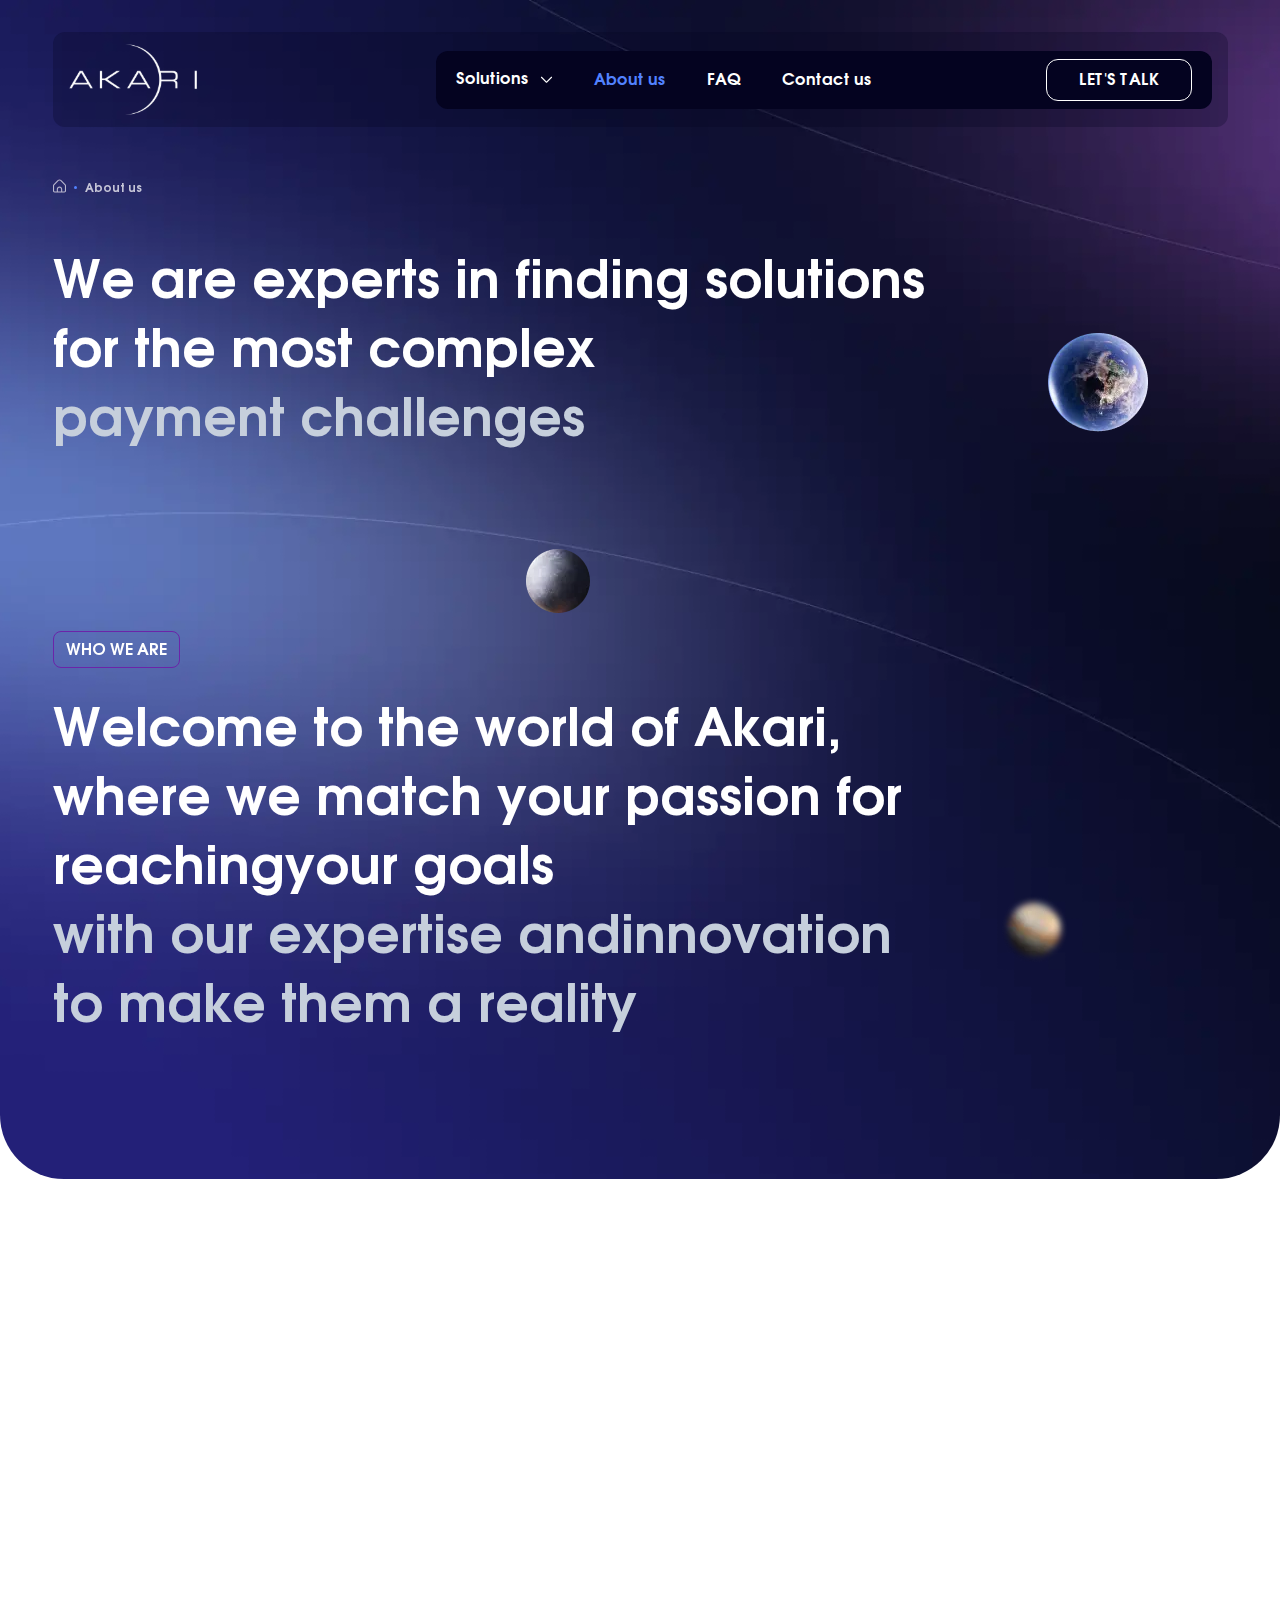
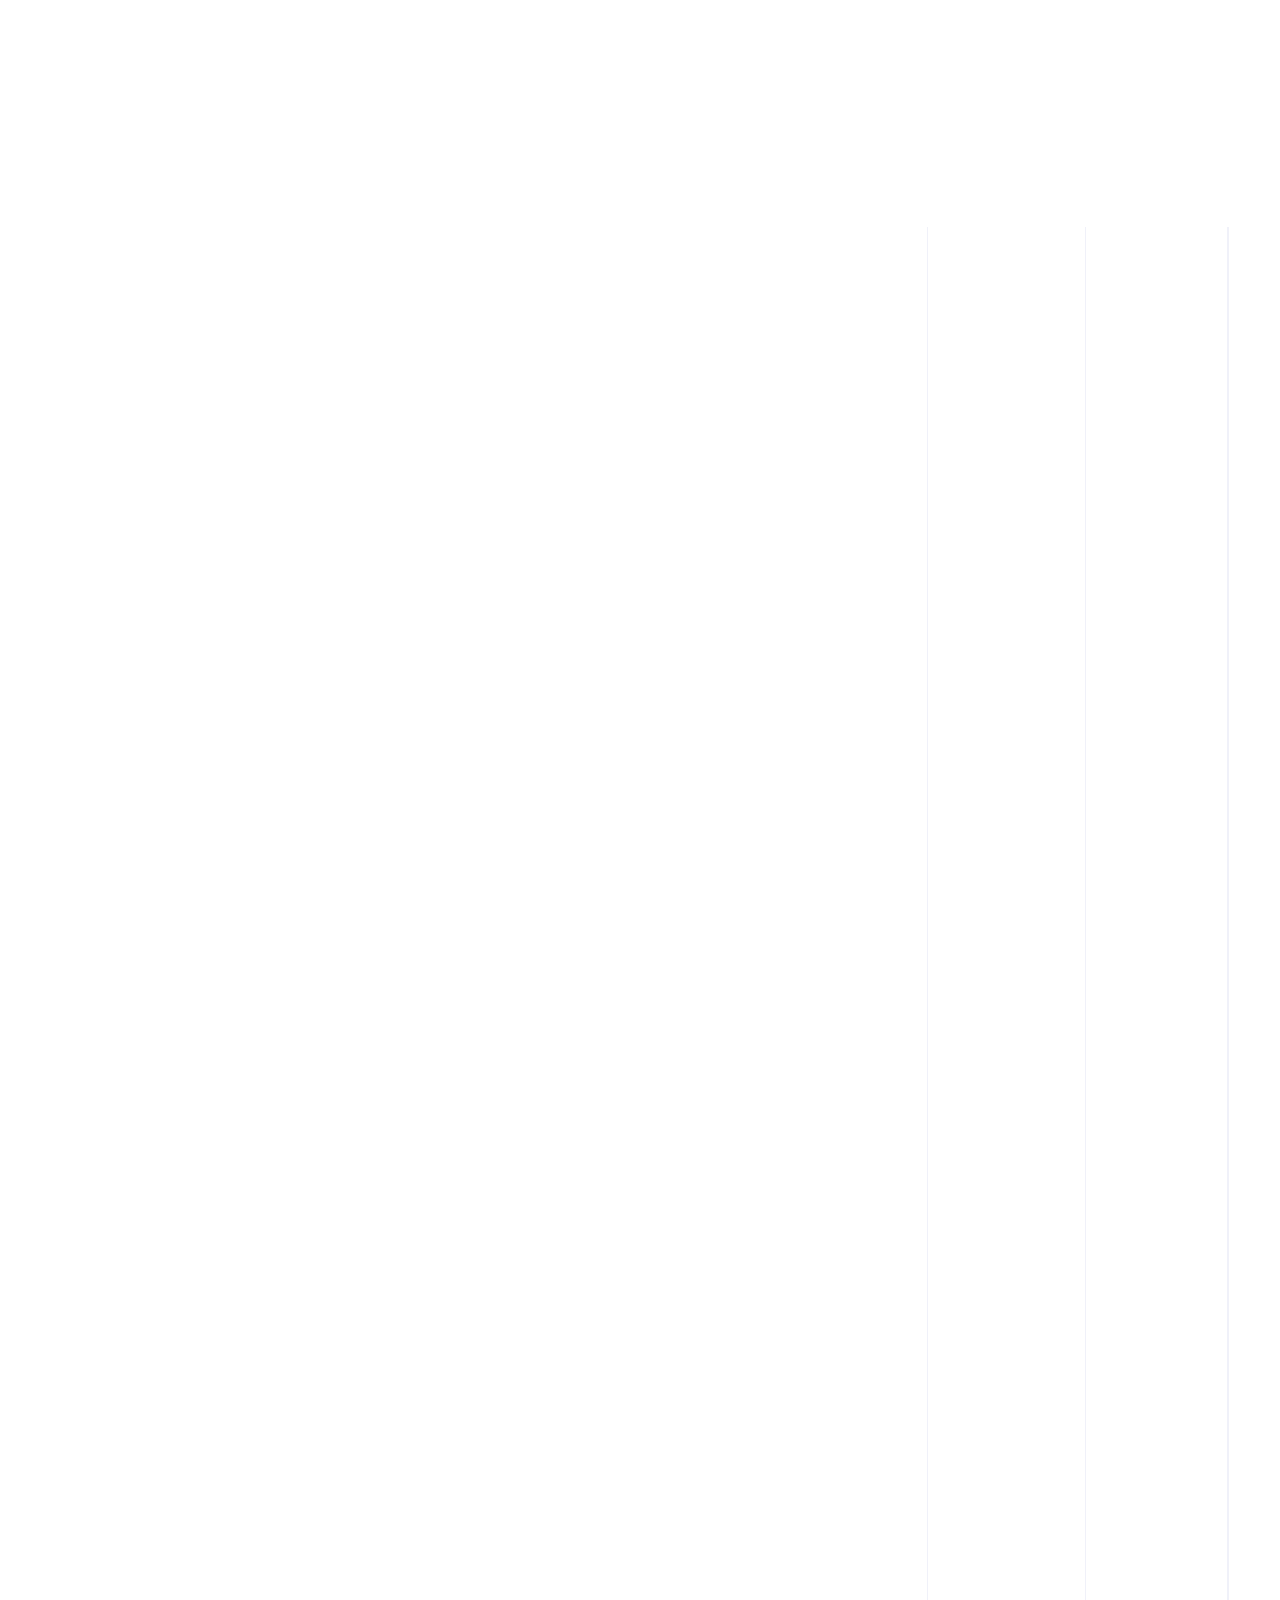
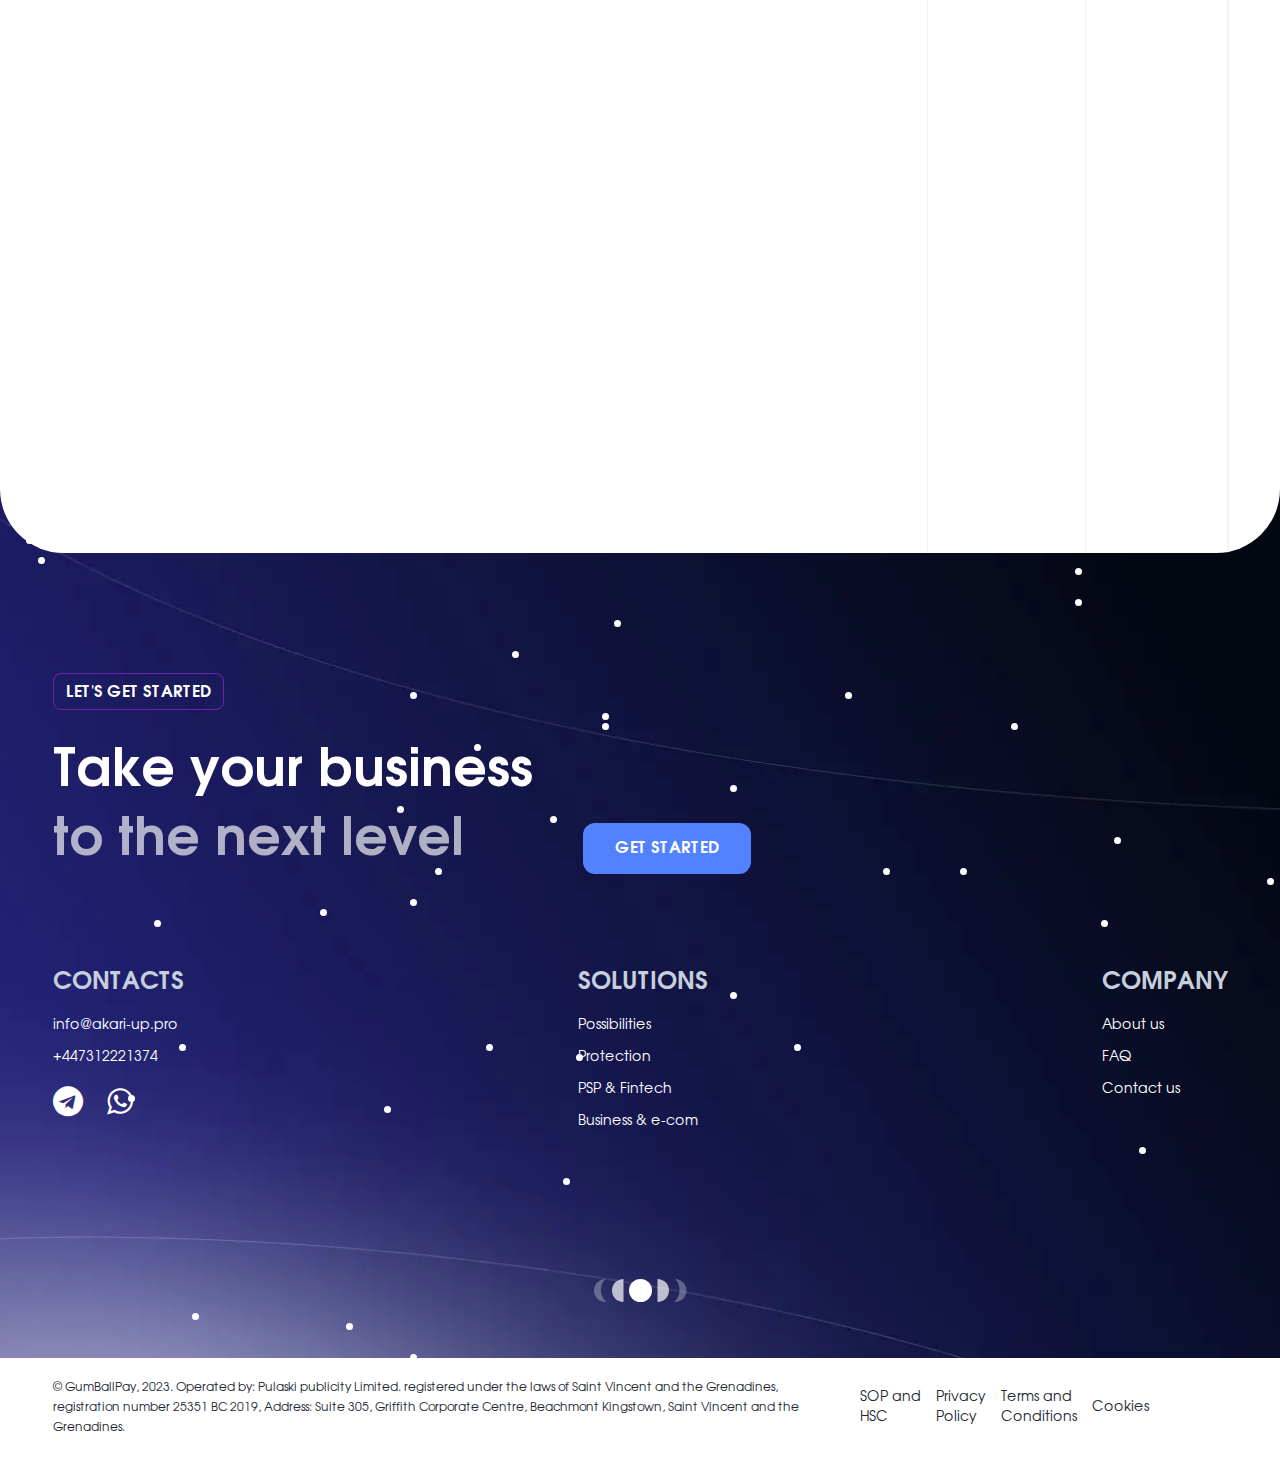
==== commit 9efb7acc: "Update about.html" ====
--- a/about.html
+++ b/about.html
@@ -5,7 +5,7 @@
 	<title>Akari</title>
 	<meta charset="UTF-8">
 	<meta name="format-detection" content="telephone=no">
-	<link rel="icon" href="favicon.ico">
+	<link rel="icon" href="./img/logo.svg">
 	<link rel="stylesheet" href="css/style.min.css?_v=20240525184123">
 	<!-- font-awesome fa fa -->
 	<link rel="stylesheet" href="https://cdnjs.cloudflare.com/ajax/libs/font-awesome/4.7.0/css/font-awesome.min.css?_v=20230515083838">
@@ -256,4 +256,4 @@
 	<script src="js/app.min.js?_v=20240525184123"></script>
 </body>
 
-</html>+</html>
